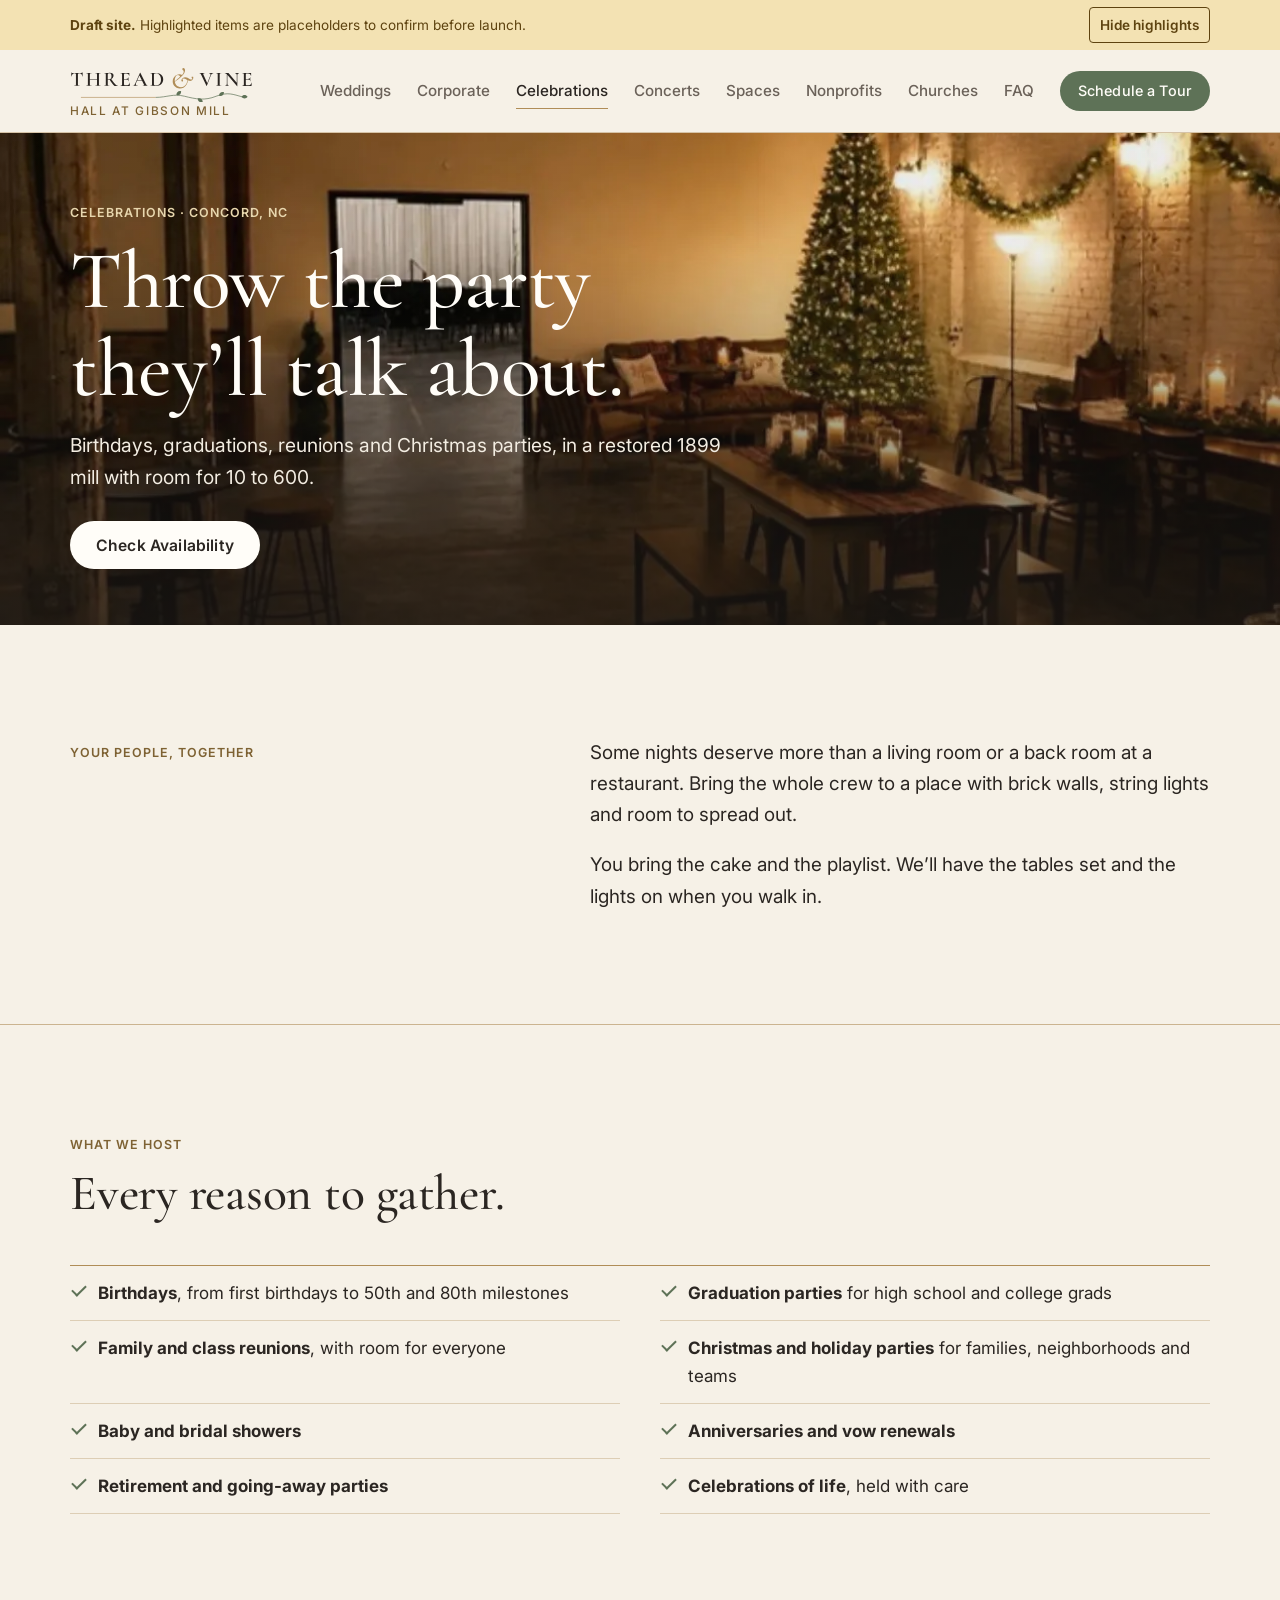
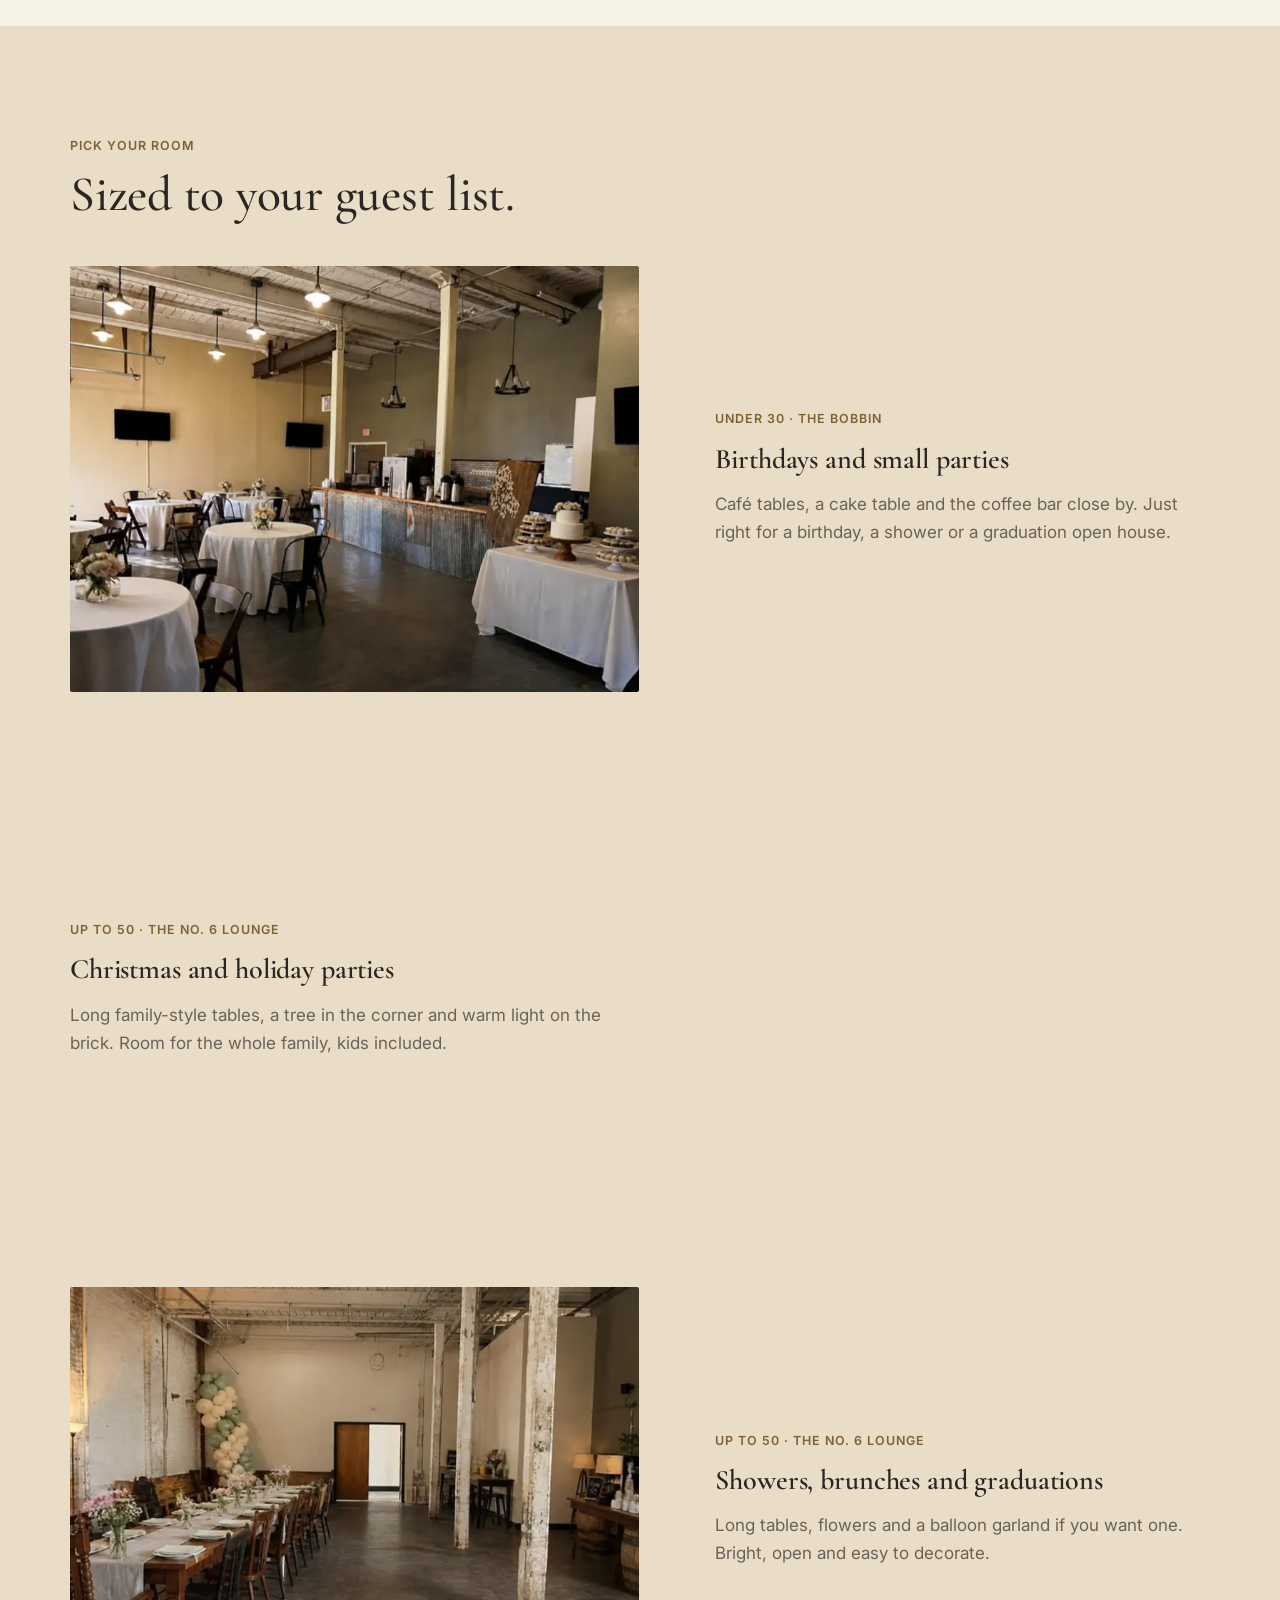
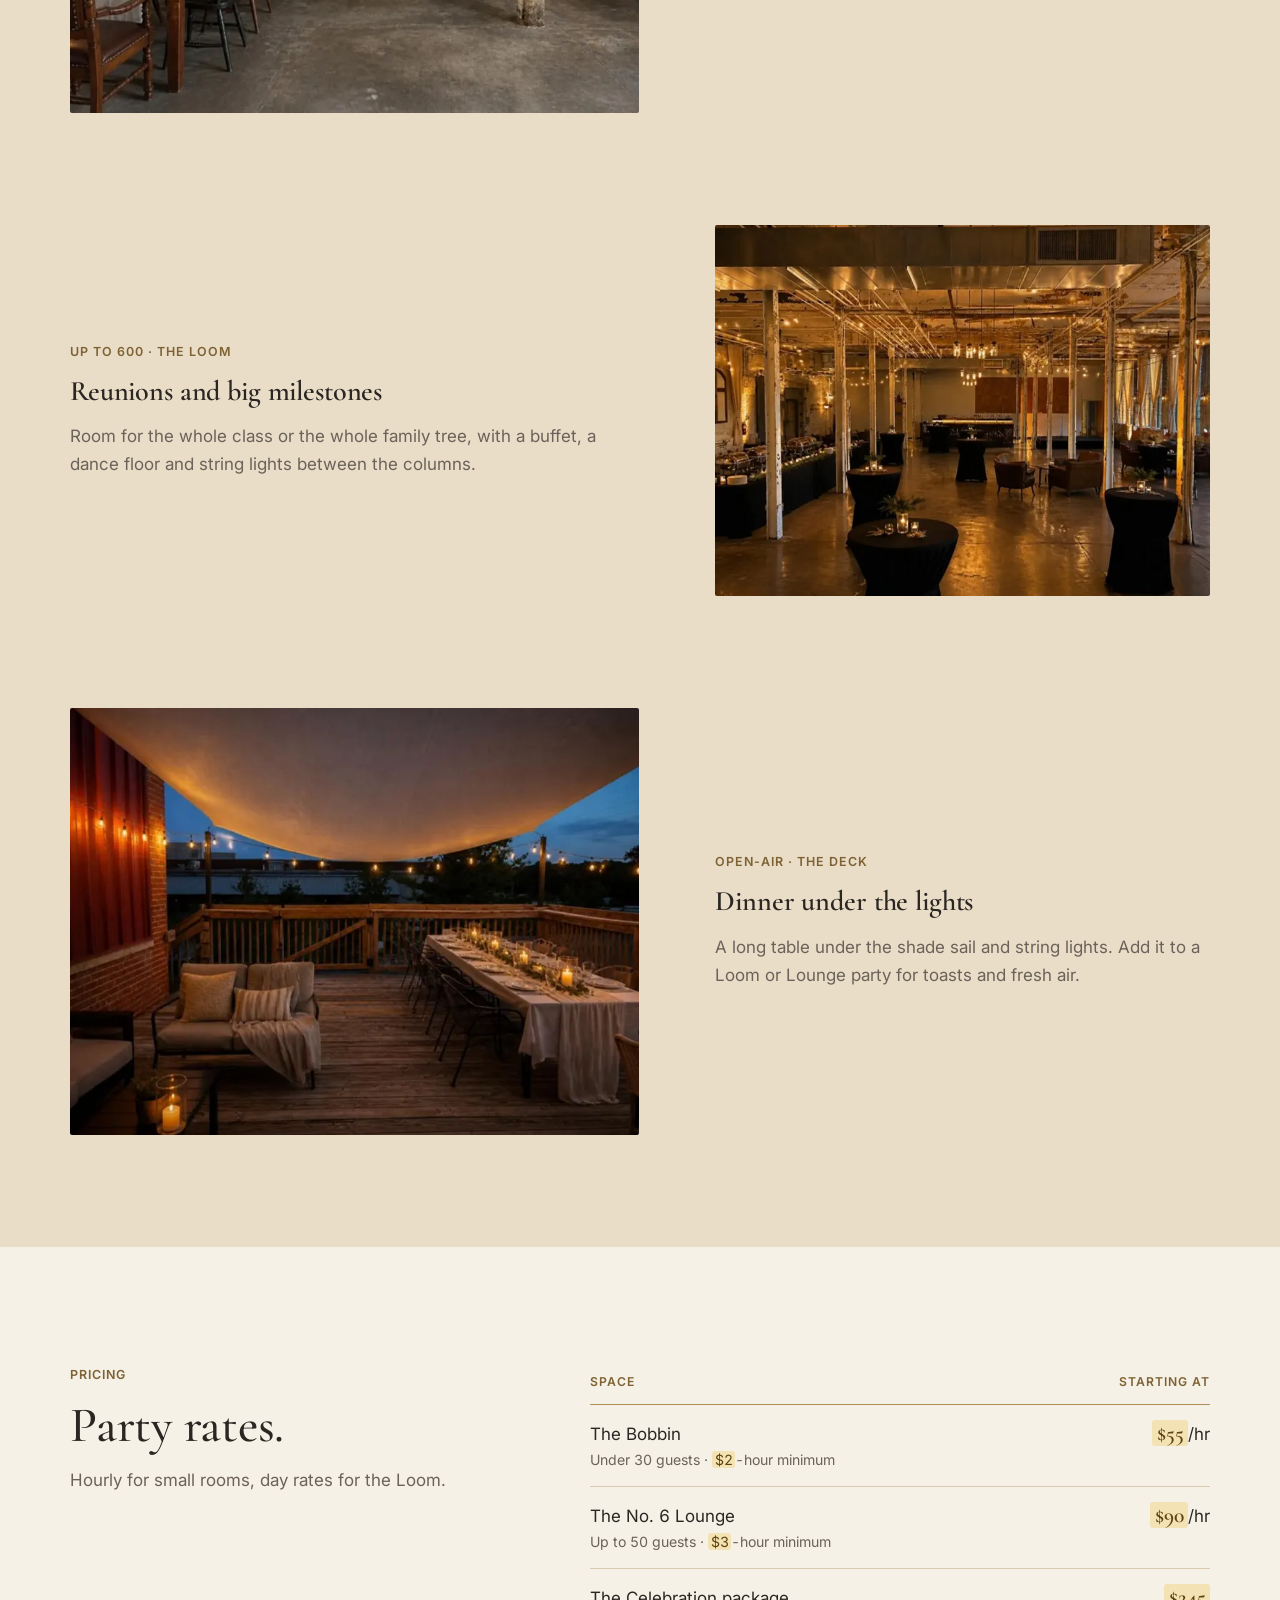
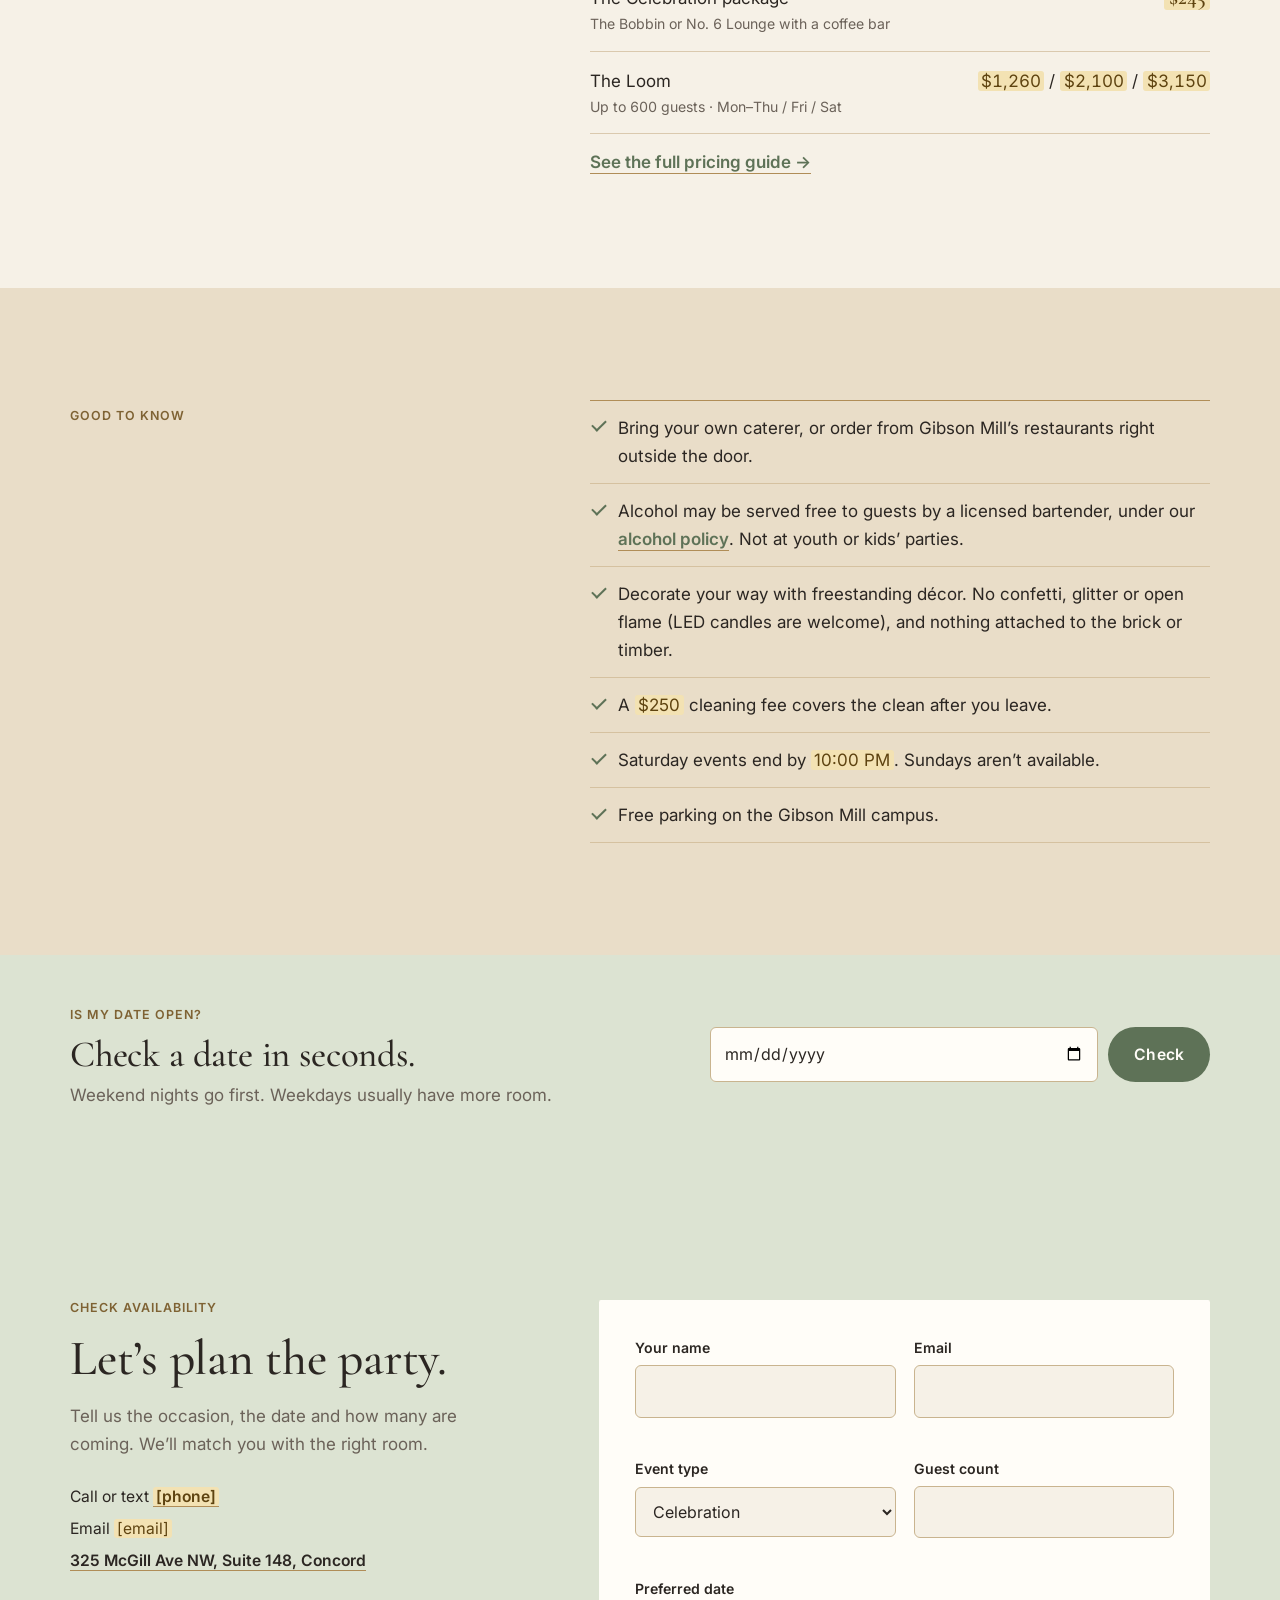
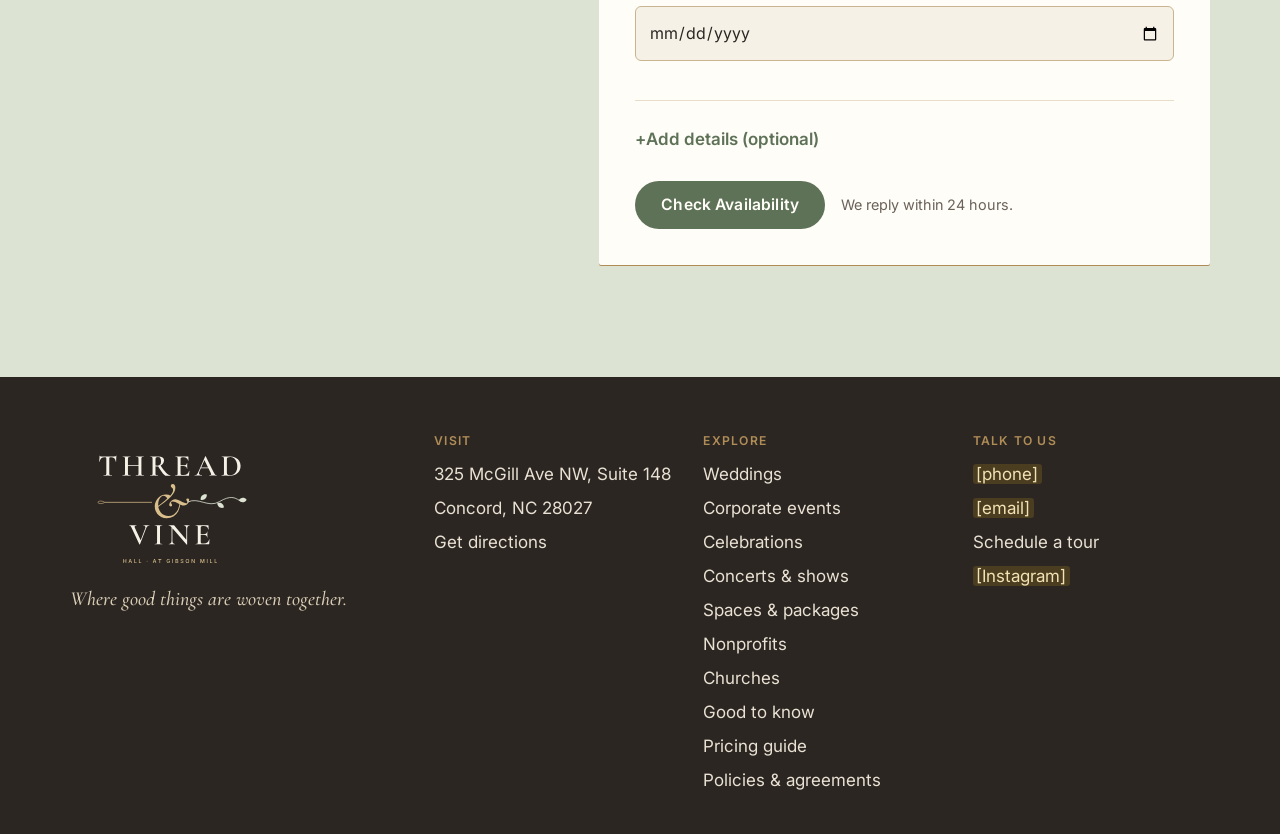
==== celebrations.html @ fb647803 "Launch Thread & Vine Hall website" ====
<!doctype html>
<html lang="en">
<head>
<meta charset="utf-8">
<meta name="viewport" content="width=device-width, initial-scale=1, viewport-fit=cover">
<title>Party Venue in Concord, NC | Thread &amp; Vine Hall at Gibson Mill</title>
<meta name="description" content="Birthday, graduation, reunion, shower and Christmas party venue in a restored 1899 mill in Concord, NC. Rooms for 10 to 600 guests.">
<meta name="claude:viewport-fit-sides" content="cover">
<link rel="canonical" href="https://threadandvinehall.com/celebrations.html">
<meta name="theme-color" content="#4A5C45">
<meta property="og:type" content="website">
<meta property="og:site_name" content="Thread &amp; Vine Hall at Gibson Mill">
<meta property="og:url" content="https://threadandvinehall.com/celebrations.html">
<meta property="og:title" content="Party Venue in Concord, NC | Thread &amp; Vine Hall at Gibson Mill">
<meta property="og:description" content="Birthday, graduation, reunion, shower and Christmas party venue in a restored 1899 mill in Concord, NC. Rooms for 10 to 600 guests.">
<meta property="og:image" content="https://threadandvinehall.com/img/og-image.jpg">
<meta property="og:image:width" content="1200">
<meta property="og:image:height" content="630">
<meta property="og:image:alt" content="The Loom at Thread &amp; Vine Hall set for a wedding reception beneath gold-curtained mill windows">
<meta name="twitter:card" content="summary_large_image">
<link rel="preconnect" href="https://fonts.googleapis.com">
<link rel="preconnect" href="https://fonts.gstatic.com" crossorigin>
<link rel="stylesheet" href="https://fonts.googleapis.com/css2?family=Cormorant+Garamond:ital,wght@0,500;0,600;1,500&family=Inter:wght@400;500;600&display=swap">
<link rel="stylesheet" href="styles.css">
<link rel="icon" href="brand/thread-vine-icon.svg" type="image/svg+xml">
<link rel="apple-touch-icon" href="brand/apple-touch-icon.png">
<!-- Analytics: paste the Plausible or GA4 snippet here. Tour clicks and inquiries are already tracked as events. -->

</head>
<body>
<a class="skip" href="#main">Skip to content</a>
<div class="draft"><div class="wrap"><span><strong>Draft site.</strong> Highlighted items are placeholders to confirm before launch.</span><button type="button" id="hidePh">Hide highlights</button></div></div>
<header class="site-head"><div class="wrap">
  <a class="mark logo" href="./"><img src="brand/thread-vine-header.svg" alt="Thread &amp; Vine Hall at Gibson Mill, home" width="636" height="132"><small>Hall at Gibson Mill</small></a>
  <nav class="nav" aria-label="Main"><a href="weddings.html">Weddings</a><a href="corporate.html">Corporate</a><a href="celebrations.html" aria-current="page">Celebrations</a><a href="concerts.html">Concerts</a><a href="spaces.html">Spaces</a><a href="nonprofits.html">Nonprofits</a><a href="churches.html">Churches</a><a href="faq.html">FAQ</a><a class="btn sm" href="plan.html" data-tour>Schedule a Tour</a></nav>
  <details class="menu"><summary aria-label="Menu">Menu</summary><nav class="panel" aria-label="Mobile"><a href="weddings.html">Weddings</a><a href="corporate.html">Corporate</a><a href="celebrations.html">Celebrations</a><a href="concerts.html">Concerts</a><a href="spaces.html">Spaces</a><a href="nonprofits.html">Nonprofits</a><a href="churches.html">Churches</a><a href="faq.html">FAQ</a><a href="pricing.html">Pricing</a><a href="policies.html">Policies &amp; agreements</a><a href="plan.html">Plan Your Event</a></nav></details>
</div></header>
<main id="main">
<section class="hero short" style="padding:0">
  <img src="img/s-lounge-christmas.webp" srcset="img/s-lounge-christmas-800.webp 800w, img/s-lounge-christmas.webp 1600w" sizes="100vw" alt="The No. 6 Lounge set for a family Christmas party with a lit tree, garland and long tables" width="1600" height="1200">
  <div class="wrap"><span class="label">Celebrations · Concord, NC</span><h1>Throw the party they’ll talk about.</h1><p class="sub">Birthdays, graduations, reunions and Christmas parties, in a restored 1899 mill with room for 10 to 600.</p><div class="ctas"><a class="btn light" href="#inquire">Check Availability</a></div></div>
</section>
<section><div class="wrap intro">
  <div><span class="label">Your people, together</span></div>
  <div class="prose" style="font-size:1.18rem"><p>Some nights deserve more than a living room or a back room at a restaurant. Bring the whole crew to a place with brick walls, string lights and room to spread out.</p>
  <p>You bring the cake and the playlist. We’ll have the tables set and the lights on when you walk in.</p></div>
</div></section>
<hr class="rule">
<section><div class="wrap">
  <div class="head"><span class="label">What we host</span><h2>Every reason to gather.</h2></div>
  <ul class="ticks">
    <li><b>Birthdays</b>, from first birthdays to 50th and 80th milestones</li>
    <li><b>Graduation parties</b> for high school and college grads</li>
    <li><b>Family and class reunions</b>, with room for everyone</li>
    <li><b>Christmas and holiday parties</b> for families, neighborhoods and teams</li>
    <li><b>Baby and bridal showers</b></li>
    <li><b>Anniversaries and vow renewals</b></li>
    <li><b>Retirement and going-away parties</b></li>
    <li><b>Celebrations of life</b>, held with care</li>
  </ul>
</div></section>
<section class="tan"><div class="wrap">
  <div class="head"><span class="label">Pick your room</span><h2>Sized to your guest list.</h2></div>
  <div class="feature">
    <div class="media"><img src="img/s-bobbin-birthday.webp" srcset="img/s-bobbin-birthday-800.webp 800w, img/s-bobbin-birthday.webp 1600w" sizes="(max-width: 820px) 100vw, 55vw" alt="The Bobbin set for a birthday party with linen tables, flowers and a cake table" width="1600" height="1200" loading="lazy" decoding="async"></div>
    <div class="body"><span class="label">Under 30 · The Bobbin</span><h3>Birthdays and small parties</h3><p>Café tables, a cake table and the coffee bar close by. Just right for a birthday, a shower or a graduation open house.</p></div>
  </div>
  <div class="feature flip">
    <div class="media"><img src="img/s-lounge-christmas.webp" srcset="img/s-lounge-christmas-800.webp 800w, img/s-lounge-christmas.webp 1600w" sizes="(max-width: 820px) 100vw, 55vw" alt="The No. 6 Lounge set for a Christmas party with a decorated tree and family-style tables" width="1600" height="1200" loading="lazy" decoding="async"></div>
    <div class="body"><span class="label">Up to 50 · The No. 6 Lounge</span><h3>Christmas and holiday parties</h3><p>Long family-style tables, a tree in the corner and warm light on the brick. Room for the whole family, kids included.</p></div>
  </div>
  <div class="feature">
    <div class="media"><img src="img/s-lounge-shower.webp" srcset="img/s-lounge-shower-800.webp 800w, img/s-lounge-shower.webp 1600w" sizes="(max-width: 820px) 100vw, 55vw" alt="The No. 6 Lounge set for a shower brunch with long tables, flowers and a balloon garland" width="1600" height="1200" loading="lazy" decoding="async"></div>
    <div class="body"><span class="label">Up to 50 · The No. 6 Lounge</span><h3>Showers, brunches and graduations</h3><p>Long tables, flowers and a balloon garland if you want one. Bright, open and easy to decorate.</p></div>
  </div>
  <div class="feature flip">
    <div class="media"><img src="img/s-loom-holiday.webp" srcset="img/s-loom-holiday-800.webp 800w, img/s-loom-holiday.webp 1600w" sizes="(max-width: 820px) 100vw, 55vw" alt="The Loom set for an evening party with cocktail tables, a buffet and string lights" width="1600" height="1200" loading="lazy" decoding="async"></div>
    <div class="body"><span class="label">Up to 600 · The Loom</span><h3>Reunions and big milestones</h3><p>Room for the whole class or the whole family tree, with a buffet, a dance floor and string lights between the columns.</p></div>
  </div>
  <div class="feature">
    <div class="media"><img src="img/s-deck-dusk.webp" srcset="img/s-deck-dusk-800.webp 800w, img/s-deck-dusk.webp 1600w" sizes="(max-width: 820px) 100vw, 55vw" alt="The deck at dusk with a long candlelit table under string lights" width="1600" height="1200" loading="lazy" decoding="async"></div>
    <div class="body"><span class="label">Open-air · The Deck</span><h3>Dinner under the lights</h3><p>A long table under the shade sail and string lights. Add it to a Loom or Lounge party for toasts and fresh air.</p></div>
  </div>
</div></section>
<section><div class="wrap intro">
  <div><span class="label">Pricing</span><h2 style="margin-top:12px">Party rates.</h2><p class="muted" style="margin-top:14px">Hourly for small rooms, day rates for the Loom.</p></div>
  <div><div class="tbl"><table>
    <thead><tr><th>Space</th><th class="num">Starting at</th></tr></thead>
    <tbody>
      <tr><td>The Bobbin<small>Under 30 guests · <span data-r="bobbin.minHours">[—]</span>-hour minimum</small></td><td class="num"><strong><span data-r="bobbin.hourly">[—]</span></strong>/hr</td></tr>
      <tr><td>The No. 6 Lounge<small>Up to 50 guests · <span data-r="lounge.minHours">[—]</span>-hour minimum</small></td><td class="num"><strong><span data-r="lounge.hourly">[—]</span></strong>/hr</td></tr>
      <tr><td>The Celebration package<small>The Bobbin or No. 6 Lounge with a coffee bar</small></td><td class="num"><strong><span data-r="packages.celebration">[—]</span></strong></td></tr>
      <tr><td>The Loom<small>Up to 600 guests · Mon–Thu / Fri / Sat</small></td><td class="num"><span data-r="loom.weekday">[—]</span> / <span data-r="loom.friday">[—]</span> / <span data-r="loom.saturday">[—]</span></td></tr>
    </tbody></table></div><p style="margin-top:14px"><a class="textlink" href="pricing.html">See the full pricing guide →</a></p></div>
</div></section>
<section class="tan"><div class="wrap intro">
  <div><span class="label">Good to know</span></div>
  <ul class="ticks one">
    <li>Bring your own caterer, or order from Gibson Mill’s restaurants right outside the door.</li>
    <li>Alcohol may be served free to guests by a licensed bartender, under our <a class="textlink" href="docs/Thread-and-Vine-Hall-Alcohol-Policy.pdf" target="_blank" rel="noopener">alcohol policy</a>. Not at youth or kids’ parties.</li>
    <li>Decorate your way with freestanding décor. No confetti, glitter or open flame (LED candles are welcome), and nothing attached to the brick or timber.</li>
    <li>A <span data-r="addons.cleaning">[—]</span> cleaning fee covers the clean after you leave.</li>
    <li>Saturday events end by <span data-r="times.saturdayEnd">[—]</span>. Sundays aren’t available.</li>
    <li>Free parking on the Gibson Mill campus.</li>
  </ul>
</div></section>
<section class="sage" style="padding-block:44px"><div class="wrap datecheck" data-datecheck>
  <div><span class="label">Is my date open?</span><h2 style="font-size:clamp(1.7rem,3vw,2.3rem);margin-top:8px">Check a date in seconds.</h2><p class="muted" style="margin-top:6px">Weekend nights go first. Weekdays usually have more room.</p></div>
  <div class="dc-form"><label for="dc-date" class="sr">Pick a date</label><input type="date" id="dc-date"><button class="btn" type="button" data-dc-go>Check</button></div>
  <p class="dc-result" aria-live="polite"></p>
</div></section><section class="cta" id="inquire"><div class="wrap cta-grid">
  <div class="aside">
    <span class="label">Check Availability</span>
    <h2>Let’s plan the party.</h2>
    <p>Tell us the occasion, the date and how many are coming. We’ll match you with the right room.</p>
    
    <div class="contact-lines">
      <span>Call or text <a data-tel><span data-r="contact.phone">[phone]</span></a></span>
      <span>Email <span data-r="contact.email">[email]</span></span>
      <span><a data-maps href="#" target="_blank" rel="noopener">325 McGill Ave NW, Suite 148, Concord</a></span>
    </div>
  </div>
  <div data-inquiry="Celebration"><noscript><p>Email us at the address on this page to check availability.</p></noscript></div>
</div></section>
</main>
<footer class="site-foot"><div class="wrap">
  <div><a class="mark logo-foot" href="./"><img src="brand/thread-vine-primary-reversed.svg" alt="Thread &amp; Vine Hall at Gibson Mill" width="600" height="420"></a><p class="tag">Where good things are woven together.</p></div>
  <div><h4>Visit</h4><ul><li>325 McGill Ave NW, Suite 148</li><li>Concord, NC 28027</li><li><a data-maps href="#" target="_blank" rel="noopener">Get directions</a></li></ul></div>
  <div><h4>Explore</h4><ul><li><a href="weddings.html">Weddings</a></li><li><a href="corporate.html">Corporate events</a></li><li><a href="celebrations.html">Celebrations</a></li><li><a href="concerts.html">Concerts &amp; shows</a></li><li><a href="spaces.html">Spaces &amp; packages</a></li><li><a href="nonprofits.html">Nonprofits</a></li><li><a href="churches.html">Churches</a></li><li><a href="faq.html">Good to know</a></li><li><a href="pricing.html">Pricing guide</a></li><li><a href="policies.html">Policies &amp; agreements</a></li></ul></div>
  <div><h4>Talk to us</h4><ul><li><a data-tel><span data-r="contact.phone">[phone]</span></a></li><li><span data-r="contact.email">[email]</span></li><li><a href="plan.html" data-tour>Schedule a tour</a></li><li><a href="#" target="_blank" rel="noopener"><span class="ph">[Instagram]</span></a></li></ul></div>
</div></footer>
<div class="mcta"><a class="btn" href="plan.html" data-tour>Schedule a Tour</a><a class="btn line" data-tel aria-label="Call">Call</a></div>
<script src="rates.js"></script>
<script src="site.js"></script>
</body>
</html>
---- styles.css ----
/* The Kettle Room at Gibson Mill
   Layout: editorial — full-bleed photo heroes, calm alternating image/text bands, gold hairlines instead of boxes.
   Palette (PC, Oct 19): sage green, gold, tan, on cotton cream. One accent per screen. */
:root{
  --cream:#F6F1E7;      /* cotton cream: page background */
  --tan:#E9DDC8;        /* warm tan: alternate bands */
  --tan-deep:#C9B48F;   /* tan: borders, quiet fills */
  --sage:#5E7257;       /* sage green: buttons, key words */
  --sage-deep:#4A5C45;  /* sage hover */
  --sage-soft:#DCE3D2;  /* sage wash band */
  --gold:#B08D57;       /* aged gold: hairlines, small details */
  --gold-text:#7E6233;  /* gold dark enough for small text */
  --ink:#2B2622;        /* mill charcoal */
  --muted:#6B6259;      /* timber gray */
  --white:#FFFDF8;
  --ph:#F3E2B3; --ph-ink:#5E4310;
  --serif:"Cormorant Garamond", "Iowan Old Style", Georgia, serif;
  --sans:"Inter", "Helvetica Neue", Arial, sans-serif;
  --wrap:1180px;
  --gutter:max(20px, env(safe-area-inset-left, 0px));
  --gutter-r:max(20px, env(safe-area-inset-right, 0px));
  color-scheme:light;
}
*{box-sizing:border-box}
html{-webkit-text-size-adjust:100%}
body{margin:0; background:var(--cream); color:var(--ink); font:400 1.0625rem/1.65 var(--sans)}
img{display:block; max-width:100%; height:auto}
a{color:inherit}
p{margin:0}
h1,h2,h3{font-family:var(--serif); font-weight:500; line-height:1.08; margin:0; text-wrap:balance; letter-spacing:-.005em}
h1{font-size:clamp(2.7rem, 6.4vw, 5.2rem)}
h2{font-size:clamp(2rem, 4vw, 3.1rem)}
h3{font-size:clamp(1.45rem, 2.2vw, 1.8rem); font-weight:600}
em.w{font-style:italic; color:var(--sage)}
:focus-visible{outline:2px solid var(--sage); outline-offset:3px}
[hidden]{display:none!important}
.wrap{max-width:var(--wrap); margin:0 auto; padding-left:var(--gutter); padding-right:var(--gutter-r)}
.narrow{max-width:46rem}
.label{display:inline-block; font:600 .78rem/1.3 var(--sans); letter-spacing:.08em; text-transform:uppercase; color:var(--gold-text)}
.lede{font-size:1.2rem; color:var(--muted); max-width:38em}
.prose p+p{margin-top:1em}
.prose{max-width:38em}
.muted{color:var(--muted)}
.ph{background:var(--ph); color:var(--ph-ink); border-radius:3px; padding:0 .2em; box-decoration-break:clone; -webkit-box-decoration-break:clone}
body.clean .ph{background:none; color:inherit; padding:0}
.skip{position:absolute; left:-999px; top:8px; background:var(--ink); color:var(--white); padding:8px 14px; z-index:50}
.skip:focus{left:12px}

/* draft bar */
.draft{background:var(--ph); color:var(--ph-ink); font-size:.85rem}
.draft .wrap{display:flex; gap:12px; align-items:center; justify-content:space-between; flex-wrap:wrap; padding-block:7px}
.draft button{font:inherit; font-weight:600; background:none; color:inherit; border:1px solid currentColor; border-radius:4px; padding:2px 10px; cursor:pointer}

/* header */
.site-head{position:sticky; top:env(safe-area-inset-top, 0px); z-index:20; background:color-mix(in srgb, var(--cream) 94%, transparent); backdrop-filter:saturate(1.2) blur(8px); border-bottom:1px solid color-mix(in srgb, var(--gold) 45%, transparent)}
body::before{content:""; position:fixed; inset:0 0 auto; height:env(safe-area-inset-top, 0px); background:var(--cream); z-index:21}
.site-head .wrap{display:flex; align-items:center; justify-content:space-between; gap:20px; padding-block:14px}
.mark{text-decoration:none; display:grid; line-height:1}
.mark b{font:600 1.55rem/1 var(--serif); letter-spacing:.005em}
.mark small{font:500 .7rem/1 var(--sans); letter-spacing:.14em; text-transform:uppercase; color:var(--gold-text); margin-top:5px}
.nav{display:flex; align-items:center; gap:26px}
.nav a{text-decoration:none; font-size:.95rem; font-weight:500; color:var(--muted); padding-block:6px}
.nav a:hover{color:var(--ink)}
.nav a[aria-current="page"]{color:var(--ink); box-shadow:inset 0 -1px 0 var(--gold)}
.menu{display:none}
.menu summary{list-style:none; cursor:pointer; font-weight:600; font-size:.95rem; padding:8px 14px; border:1px solid var(--tan-deep); border-radius:999px}
.menu summary::-webkit-details-marker{display:none}
.menu[open] summary{background:var(--tan)}
.menu .panel{position:absolute; left:0; right:0; top:100%; background:var(--cream); border-bottom:1px solid var(--gold); padding:8px var(--gutter-r) 20px var(--gutter); display:grid}
.menu .panel a{text-decoration:none; padding:12px 0; border-bottom:1px solid var(--tan); font:500 1.35rem var(--serif)}

/* buttons */
.btn{display:inline-flex; align-items:center; justify-content:center; gap:10px; min-height:48px; padding:12px 26px; border-radius:999px; background:var(--sage); color:var(--white)!important; text-decoration:none!important; font:600 .98rem var(--sans); letter-spacing:.01em; border:0; cursor:pointer; transition:background .2s}
.btn:hover{background:var(--sage-deep)}
.btn.line{background:transparent; color:var(--ink)!important; box-shadow:inset 0 0 0 1px var(--ink)}
.btn.line:hover{background:var(--tan)}
.btn.light{background:var(--white); color:var(--ink)!important}
.btn.light:hover{background:var(--tan)}
.btn.sm{min-height:40px; padding:8px 18px; font-size:.9rem}
.textlink{font-weight:600; color:var(--sage); text-decoration:none; border-bottom:1px solid var(--gold); padding-bottom:1px}
.textlink:hover{color:var(--sage-deep)}

/* hero */
.hero{position:relative; min-height:clamp(440px, 72vh, 720px); display:flex; align-items:flex-end; color:var(--white); overflow:hidden; background:var(--ink)}
.hero img{position:absolute; inset:0; width:100%; height:100%; object-fit:cover}
.hero::after{content:""; position:absolute; inset:0; background:linear-gradient(180deg, rgba(30,26,22,.08) 25%, rgba(30,26,22,.72) 100%)}
.hero .wrap{position:relative; z-index:1; width:100%; padding-block:64px 56px}
.hero .label{color:#E8D7AE}
.hero h1{margin-top:12px; max-width:15ch}
.hero p.sub{margin-top:16px; font-size:1.2rem; max-width:34em; color:#F3EDE2}
.hero .ctas{display:flex; gap:12px; flex-wrap:wrap; margin-top:28px}
.hero.short{min-height:clamp(340px, 52vh, 520px)}
.credit{position:absolute; right:12px; bottom:10px; z-index:1; font-size:.72rem; color:#E9E2D4; opacity:.85}

/* sections */
section{padding-block:clamp(64px, 9vw, 112px)}
section.tan{background:var(--tan)}
section.sage{background:var(--sage-soft)}
.rule{height:1px; background:var(--gold); opacity:.6; border:0; margin:0}
.head{display:grid; gap:14px; margin-bottom:44px; max-width:44rem}
.intro{display:grid; grid-template-columns:minmax(0,1fr) minmax(0,1.4fr); gap:clamp(32px,6vw,96px); align-items:start}
.intro .prose{font-size:1.18rem}

/* alternating feature */
.feature{display:grid; grid-template-columns:minmax(0,1.15fr) minmax(0,1fr); gap:clamp(32px,6vw,88px); align-items:center}
.feature+.feature{margin-top:clamp(64px,9vw,112px)}
.feature.flip .media{order:2}
.feature .media{aspect-ratio:4/3; overflow:hidden; border-radius:2px; background:var(--tan)}
.feature .media img{width:100%; height:100%; object-fit:cover}
.feature .body{display:grid; gap:16px; align-content:start}
.feature .body p{color:var(--muted)}
.slot{width:100%; height:100%; display:flex; flex-direction:column; justify-content:flex-end; gap:4px; padding:22px; border:1px dashed var(--tan-deep); color:var(--muted); font-size:.9rem; background:repeating-linear-gradient(135deg, var(--tan) 0 14px, color-mix(in srgb, var(--tan) 70%, var(--cream)) 14px 28px)}
.slot b{color:var(--ink); font-weight:600}

/* spec list */
.spec{display:grid; grid-template-columns:auto minmax(0,1fr); gap:0 24px; margin:6px 0 0; border-top:1px solid var(--gold)}
.spec dt,.spec dd{padding:11px 0; border-bottom:1px solid color-mix(in srgb, var(--gold) 35%, transparent); margin:0}
.spec dt{font:600 .78rem/1.8 var(--sans); letter-spacing:.08em; text-transform:uppercase; color:var(--gold-text)}
.spec dd{font-variant-numeric:tabular-nums}

/* tiles */
.tiles{display:grid; grid-template-columns:repeat(4,minmax(0,1fr)); gap:20px}
.tile{text-decoration:none; display:grid; gap:14px}
.tile .media{aspect-ratio:3/4; overflow:hidden; background:var(--tan)}
.tile img{width:100%; height:100%; object-fit:cover; transition:transform .6s ease}
.tile:hover img{transform:scale(1.03)}
.tile h3{font-size:1.6rem}
.tile span{color:var(--muted); font-size:.95rem}
.tile .go{color:var(--sage); font-weight:600; font-size:.92rem}

/* rooms index */
.rooms{border-top:1px solid var(--gold)}
.room-row{display:grid; grid-template-columns:minmax(0,1.3fr) 7rem minmax(0,2fr) auto; gap:24px; align-items:baseline; padding:22px 0; border-bottom:1px solid color-mix(in srgb, var(--gold) 40%, transparent); text-decoration:none}
.room-row h3{font-size:1.65rem}
.room-row .cap{font-variant-numeric:tabular-nums; color:var(--sage); font-weight:600}
.room-row .for{color:var(--muted)}
.room-row .go{color:var(--gold-text); font-weight:600; font-size:.9rem; white-space:nowrap}
.room-row:hover h3{color:var(--sage)}
.badge{display:inline-block; font:600 .72rem/1 var(--sans); letter-spacing:.06em; text-transform:uppercase; color:var(--sage-deep); background:var(--sage-soft); padding:5px 8px; border-radius:999px; vertical-align:middle; margin-left:8px}

/* lists */
.ticks{list-style:none; padding:0; margin:0; display:grid; grid-template-columns:repeat(2,minmax(0,1fr)); gap:0 40px; border-top:1px solid var(--gold)}
.ticks li{padding:13px 0 13px 28px; border-bottom:1px solid color-mix(in srgb, var(--gold) 35%, transparent); position:relative}
.ticks li::before{content:""; position:absolute; left:2px; top:1.15em; width:12px; height:6px; border-left:2px solid var(--sage); border-bottom:2px solid var(--sage); transform:rotate(-45deg)}
.ticks.one{grid-template-columns:minmax(0,1fr)}
.steps{display:grid; grid-template-columns:repeat(3,minmax(0,1fr)); gap:32px; counter-reset:s}
.steps li{list-style:none; counter-increment:s; border-top:1px solid var(--gold); padding-top:18px}
.steps{padding:0; margin:0}
.steps li::before{content:counter(s); display:block; font:500 2.4rem/1 var(--serif); color:var(--sage); margin-bottom:10px}
.steps p{color:var(--muted); margin-top:6px}

/* tables */
.tbl{overflow-x:auto}
table{width:100%; border-collapse:collapse; font-variant-numeric:tabular-nums}
th,td{text-align:left; padding:15px 16px 15px 0; border-bottom:1px solid color-mix(in srgb, var(--gold) 40%, transparent); vertical-align:top}
thead th{font:600 .76rem var(--sans); letter-spacing:.08em; text-transform:uppercase; color:var(--gold-text); border-bottom:1px solid var(--gold)}
td.num,th.num{text-align:right; padding-right:0; white-space:nowrap}
td strong{font:600 1.35rem var(--serif)}
td small{display:block; color:var(--muted); font-size:.88rem}
td.save{color:var(--sage); font-weight:600}

/* packages */
.packs{display:grid; grid-template-columns:repeat(3,minmax(0,1fr)); gap:0; border-top:1px solid var(--gold); border-bottom:1px solid var(--gold)}
.pack{padding:28px 28px 30px 0; display:grid; gap:10px; align-content:start}
.pack+.pack{padding-left:28px; border-left:1px solid color-mix(in srgb, var(--gold) 40%, transparent)}
.pack p{color:var(--muted)}
.pack .price{font:600 1.3rem var(--serif); color:var(--ink)}

/* quote */
.quote{font:italic 500 clamp(1.7rem, 3.4vw, 2.6rem)/1.25 var(--serif); max-width:28ch; text-wrap:balance}

/* glossary */
.gloss{display:grid; grid-template-columns:repeat(5,minmax(0,1fr)); gap:24px; margin-top:44px}
.gloss div{border-top:1px solid var(--gold); padding-top:14px}
.gloss b{display:block; font:600 1.3rem var(--serif)}
.gloss span{color:var(--muted); font-size:.92rem}

/* facts strip */
.facts{display:grid; grid-template-columns:repeat(4,minmax(0,1fr)); gap:24px}
.facts div{border-top:1px solid var(--gold); padding-top:14px}
.facts b{display:block; font:600 1.4rem var(--serif)}
.facts span{color:var(--muted); font-size:.95rem}

/* faq */
.faq{border-top:1px solid var(--gold)}
.faq details{border-bottom:1px solid color-mix(in srgb, var(--gold) 40%, transparent)}
.faq summary{cursor:pointer; list-style:none; display:flex; justify-content:space-between; gap:24px; padding:20px 0; font:600 1.35rem var(--serif)}
.faq summary::-webkit-details-marker{display:none}
.faq summary::after{content:"+"; font:300 1.6rem/1 var(--sans); color:var(--gold-text)}
.faq details[open] summary::after{content:"–"}
.faq details p{color:var(--muted); padding:0 0 22px; max-width:44em}

/* CTA + form */
.cta{background:var(--sage-soft)}
.cta-grid{display:grid; grid-template-columns:minmax(0,1fr) minmax(0,1.35fr); gap:clamp(32px,6vw,88px); align-items:start}
.cta-grid .aside{display:grid; gap:16px; position:sticky; top:110px}
.cta-grid .aside p{color:var(--muted)}
.contact-lines{display:grid; gap:6px; margin-top:10px; font-size:.98rem}
.contact-lines a{font-weight:600; text-decoration:none; border-bottom:1px solid var(--gold)}
form.inq{display:grid; grid-template-columns:repeat(2,minmax(0,1fr)); gap:18px 18px; background:var(--white); padding:clamp(22px,3.5vw,36px); border-radius:2px; box-shadow:0 1px 0 var(--gold)}
.f{display:grid; gap:6px; min-width:0}
.f.full{grid-column:1/-1}
.f label,.f legend{font-weight:600; font-size:.88rem}
.f .opt{font-weight:400; color:var(--muted)}
input,select,textarea{font:inherit; font-size:1rem; color:var(--ink); background:var(--cream); border:1px solid var(--tan-deep); border-radius:6px; padding:12px 13px; width:100%; min-height:48px}
input:focus,select:focus,textarea:focus{outline:none; border-color:var(--sage); box-shadow:0 0 0 3px color-mix(in srgb, var(--sage) 22%, transparent)}
textarea{min-height:110px; resize:vertical}
fieldset{border:0; padding:0; margin:0; min-width:0}
.checks{display:flex; flex-wrap:wrap; gap:8px; margin-top:4px}
.checks label{display:inline-flex; align-items:center; gap:8px; font-weight:500; font-size:.92rem; padding:8px 12px; border:1px solid var(--tan-deep); border-radius:999px; cursor:pointer; background:var(--cream)}
.checks input{width:auto; min-height:0; accent-color:var(--sage)}
.checks label:has(input:checked){border-color:var(--sage); background:var(--sage-soft)}
.more{grid-column:1/-1; border-top:1px solid var(--tan); padding-top:14px}
.more>summary{cursor:pointer; font-weight:600; color:var(--sage); list-style:none}
.more>summary::-webkit-details-marker{display:none}
.more>summary::before{content:"+ "}
.more[open]>summary::before{content:"– "}
.more .grid{display:grid; grid-template-columns:repeat(2,minmax(0,1fr)); gap:18px; margin-top:16px}
.err{color:#9C3B23; font-size:.85rem; min-height:1.1em}
.form-foot{grid-column:1/-1; display:flex; flex-wrap:wrap; gap:16px; align-items:center}
.form-foot p{color:var(--muted); font-size:.9rem}
.thanks{background:var(--white); padding:clamp(24px,4vw,40px); display:grid; gap:12px; box-shadow:0 1px 0 var(--gold)}
.thanks h3{font-size:2rem}
.thanks .note{font-size:.88rem; color:var(--muted); border-top:1px solid var(--tan); padding-top:12px}

/* footer */
.site-foot{background:var(--ink); color:#E9E1D3; padding-block:56px calc(40px + env(safe-area-inset-bottom, 0px))}
.site-foot .wrap{display:grid; grid-template-columns:1.4fr 1fr 1fr 1fr; gap:32px}
.site-foot .mark small{color:var(--gold)}
.site-foot h4{font:600 .76rem var(--sans); letter-spacing:.1em; text-transform:uppercase; color:var(--gold); margin:0 0 12px}
.site-foot a{color:#E9E1D3; text-decoration:none}
.site-foot a:hover{color:var(--white); text-decoration:underline}
.site-foot ul{list-style:none; padding:0; margin:0; display:grid; gap:6px}
.site-foot .tag{font:italic 500 1.25rem var(--serif); color:#D9CDB6; margin-top:14px}
.site-foot .ph{background:#4B3D20; color:#F3E2B3}

/* sticky mobile CTA */
.mcta{display:none}

@media (max-width:980px){
  .nav{display:none}
  .menu{display:block}
  .site-head .wrap{position:relative}
  .tiles{grid-template-columns:repeat(2,minmax(0,1fr))}
  .gloss{grid-template-columns:repeat(2,minmax(0,1fr))}
  .site-foot .wrap{grid-template-columns:1fr 1fr}
}
@media (max-width:820px){
  .intro,.feature,.cta-grid{grid-template-columns:minmax(0,1fr)}
  .feature.flip .media{order:0}
  .cta-grid .aside{position:static}
  .room-row{grid-template-columns:minmax(0,1fr) auto; gap:6px 16px}
  .room-row .for{grid-column:1/-1}
  .room-row .go{display:none}
  .packs{grid-template-columns:minmax(0,1fr)}
  .pack,.pack+.pack{padding:24px 0; border-left:0}
  .pack+.pack{border-top:1px solid color-mix(in srgb, var(--gold) 40%, transparent)}
  .steps{grid-template-columns:minmax(0,1fr)}
  .facts{grid-template-columns:repeat(2,minmax(0,1fr))}
  .mcta{display:flex; position:fixed; left:0; right:0; bottom:0; z-index:30; gap:10px; padding:10px var(--gutter-r) calc(10px + env(safe-area-inset-bottom, 0px)) var(--gutter); background:var(--cream); border-top:1px solid var(--gold)}
  .mcta .btn{flex:1}
  .mcta .btn.line{flex:0 0 auto; padding-inline:18px}
  body{padding-bottom:76px}
}
@media (max-width:600px){
  body{font-size:1.0625rem}
  .tiles{grid-template-columns:minmax(0,1fr)}
  .tile .media{aspect-ratio:4/3}
  .ticks{grid-template-columns:minmax(0,1fr)}
  form.inq,.more .grid{grid-template-columns:minmax(0,1fr)}
  .site-foot .wrap{grid-template-columns:minmax(0,1fr)}
  .hero .wrap{padding-block:48px 40px}
}
@media (prefers-reduced-motion:reduce){ *{transition:none!important; scroll-behavior:auto!important} }
@media (prefers-reduced-motion:no-preference){ html{scroll-behavior:smooth} }

/* concept-rendering tag on staged images */
.media{position:relative}
.render-tag{position:absolute; left:10px; bottom:10px; font:500 .72rem/1 var(--sans); letter-spacing:.04em; color:#F6F1E7; background:rgba(43,38,34,.68); padding:5px 8px; border-radius:999px; pointer-events:none}
.tile .render-tag{bottom:10px}
.credit{background:rgba(43,38,34,.55); padding:4px 9px; border-radius:999px; opacity:1}

/* home hero: full-impact version */
.hero.big{min-height:clamp(560px, 92vh, 900px); align-items:center}
.hero.big::after{background:
  linear-gradient(90deg, rgba(26,22,18,.78) 0%, rgba(26,22,18,.50) 38%, rgba(26,22,18,.08) 70%),
  linear-gradient(180deg, rgba(26,22,18,.25) 0%, rgba(26,22,18,0) 30%, rgba(26,22,18,.45) 100%)}
.hero.big img{object-position:60% 50%; animation:heroDrift 18s ease-out both}
.hero.big .wrap{padding-block:96px 88px}
.hero.big h1{font-size:clamp(3.2rem, 8.2vw, 7rem); line-height:.98; max-width:11ch; letter-spacing:-.015em}
.hero.big h1 em{font-style:italic; color:#E8D7AE}
.hero.big p.sub{font-size:clamp(1.15rem, 1.6vw, 1.4rem); max-width:30em}
.hero.big .label{font-size:.82rem; letter-spacing:.14em}
.hero.big .label::before{content:""; display:inline-block; width:36px; height:1px; background:#E8D7AE; vertical-align:middle; margin-right:12px}
@keyframes heroDrift{from{transform:scale(1.06)} to{transform:scale(1)}}
@media (prefers-reduced-motion:reduce){ .hero.big img{animation:none} }
@media (max-width:600px){
  .hero.big{min-height:clamp(520px, 86vh, 760px); align-items:flex-end}
  .hero.big::after{background:linear-gradient(180deg, rgba(26,22,18,.15) 0%, rgba(26,22,18,.35) 40%, rgba(26,22,18,.82) 100%)}
  .hero.big img{object-position:40% 50%}
  .hero.big .wrap{padding-block:56px 44px}
}
.tiles.five{grid-template-columns:repeat(5,minmax(0,1fr)); gap:18px}
.tiles.five .tile h3{font-size:1.45rem}
@media (max-width:1100px){ .tiles.five{grid-template-columns:repeat(3,minmax(0,1fr))} }
@media (max-width:700px){ .tiles.five{grid-template-columns:repeat(2,minmax(0,1fr))} }
@media (max-width:480px){ .tiles.five{grid-template-columns:minmax(0,1fr)} }

/* date checker */
.sr{position:absolute; width:1px; height:1px; overflow:hidden; clip:rect(0 0 0 0); white-space:nowrap}
.datecheck{display:grid; grid-template-columns:minmax(0,1.2fr) minmax(0,1fr); gap:12px 40px; align-items:center}
.dc-form{display:flex; gap:10px}
.dc-form input{flex:1; min-width:0; background:var(--white)}
.dc-result{grid-column:1/-1; min-height:1.4em; font-size:1.02rem; margin:0}
.dc-result.yes{color:var(--sage-deep)}
.dc-result.no{color:#8A3A22}
.dc-result.warn{color:var(--gold-text)}
.dc-result a{font-weight:600; color:var(--sage-deep); border-bottom:1px solid var(--gold); text-decoration:none; margin-left:4px}
.dc-small{display:block; font-size:.86rem; color:var(--muted); margin-top:4px}
@media (max-width:820px){ .datecheck{grid-template-columns:minmax(0,1fr)} }

/* floor plan */
.plan-wrap{display:grid; grid-template-columns:minmax(0,1fr) minmax(0,2fr); gap:40px; align-items:center; margin-top:56px}
.plan-copy{display:grid; gap:10px}
.plan{background:var(--white); padding:16px; border:1px solid color-mix(in srgb, var(--gold) 45%, transparent); overflow-x:auto}
.plan svg{display:block; width:100%; min-width:520px; height:auto}
.cap-table td.num,.cap-table th.num{text-align:right}
@media (max-width:820px){ .plan-wrap{grid-template-columns:minmax(0,1fr)} }

/* grouped FAQ */
.faq-wrap{display:grid; gap:56px; max-width:900px}
.faq-group h2,.faq-group h3{font-size:1.9rem; margin-bottom:14px}

/* mobile polish (Oct 19 audit) */
.more>summary{padding:10px 0; min-height:44px; display:flex; align-items:center}
.mark small{font-size:.74rem}
.badge{font-size:.76rem}
.draft button{min-height:36px}
@media (max-width:600px){
  .hero.big{min-height:clamp(460px, 72svh, 660px)}
  .hero.big .wrap{padding-block:40px 32px}
  .hero.big h1{font-size:clamp(2.7rem, 12vw, 3.4rem)}
  .hero.short{min-height:clamp(380px, 60svh, 520px)}
  .menu .panel{max-height:calc(100svh - 120px); overflow-y:auto; box-shadow:0 18px 30px -18px rgba(43,38,34,.35)}
  td small{font-size:.86rem}
}

/* Thread & Vine: longer wordmark + 8-item nav */
.mark b{white-space:nowrap}
.nav .btn{white-space:nowrap}
@media (max-width:1240px){ .nav{gap:18px} .nav a{font-size:.9rem} }
@media (max-width:1120px){ .nav{display:none} .menu{display:block} .site-head .wrap{position:relative} }
/* darker hero for light photos */
.hero.dark::after{background:linear-gradient(180deg, rgba(26,22,18,.45) 0%, rgba(26,22,18,.55) 45%, rgba(26,22,18,.85) 100%)}

/* logo */
.mark.logo img{display:block; height:58px; width:auto}
.mark.logo-foot img{display:block; width:200px; height:auto}
@media (max-width:600px){ .mark.logo img{height:46px} }
.mark.logo{display:grid; gap:4px}
.mark.logo img{height:38px}
.mark.logo small{margin-top:0}
@media (max-width:600px){ .mark.logo img{height:32px} }

/* ---------- document downloads ---------- */
.docs{display:grid;grid-template-columns:repeat(auto-fill,minmax(240px,1fr));gap:16px;margin-top:8px}
.doc{display:flex;flex-direction:column;gap:8px;background:var(--white);border-top:3px solid var(--sage);padding:20px 20px 18px;text-decoration:none;color:var(--ink);transition:transform .15s ease, box-shadow .15s ease}
.doc:hover,.doc:focus-visible{transform:translateY(-2px);box-shadow:0 8px 24px rgba(43,38,34,.08)}
.doc h3{font-size:1.35rem;line-height:1.15}
.doc p{color:var(--muted);font-size:.95rem;margin:0}
.doc .go{margin-top:auto;padding-top:6px;font-weight:600;color:var(--sage-deep);font-size:.92rem}
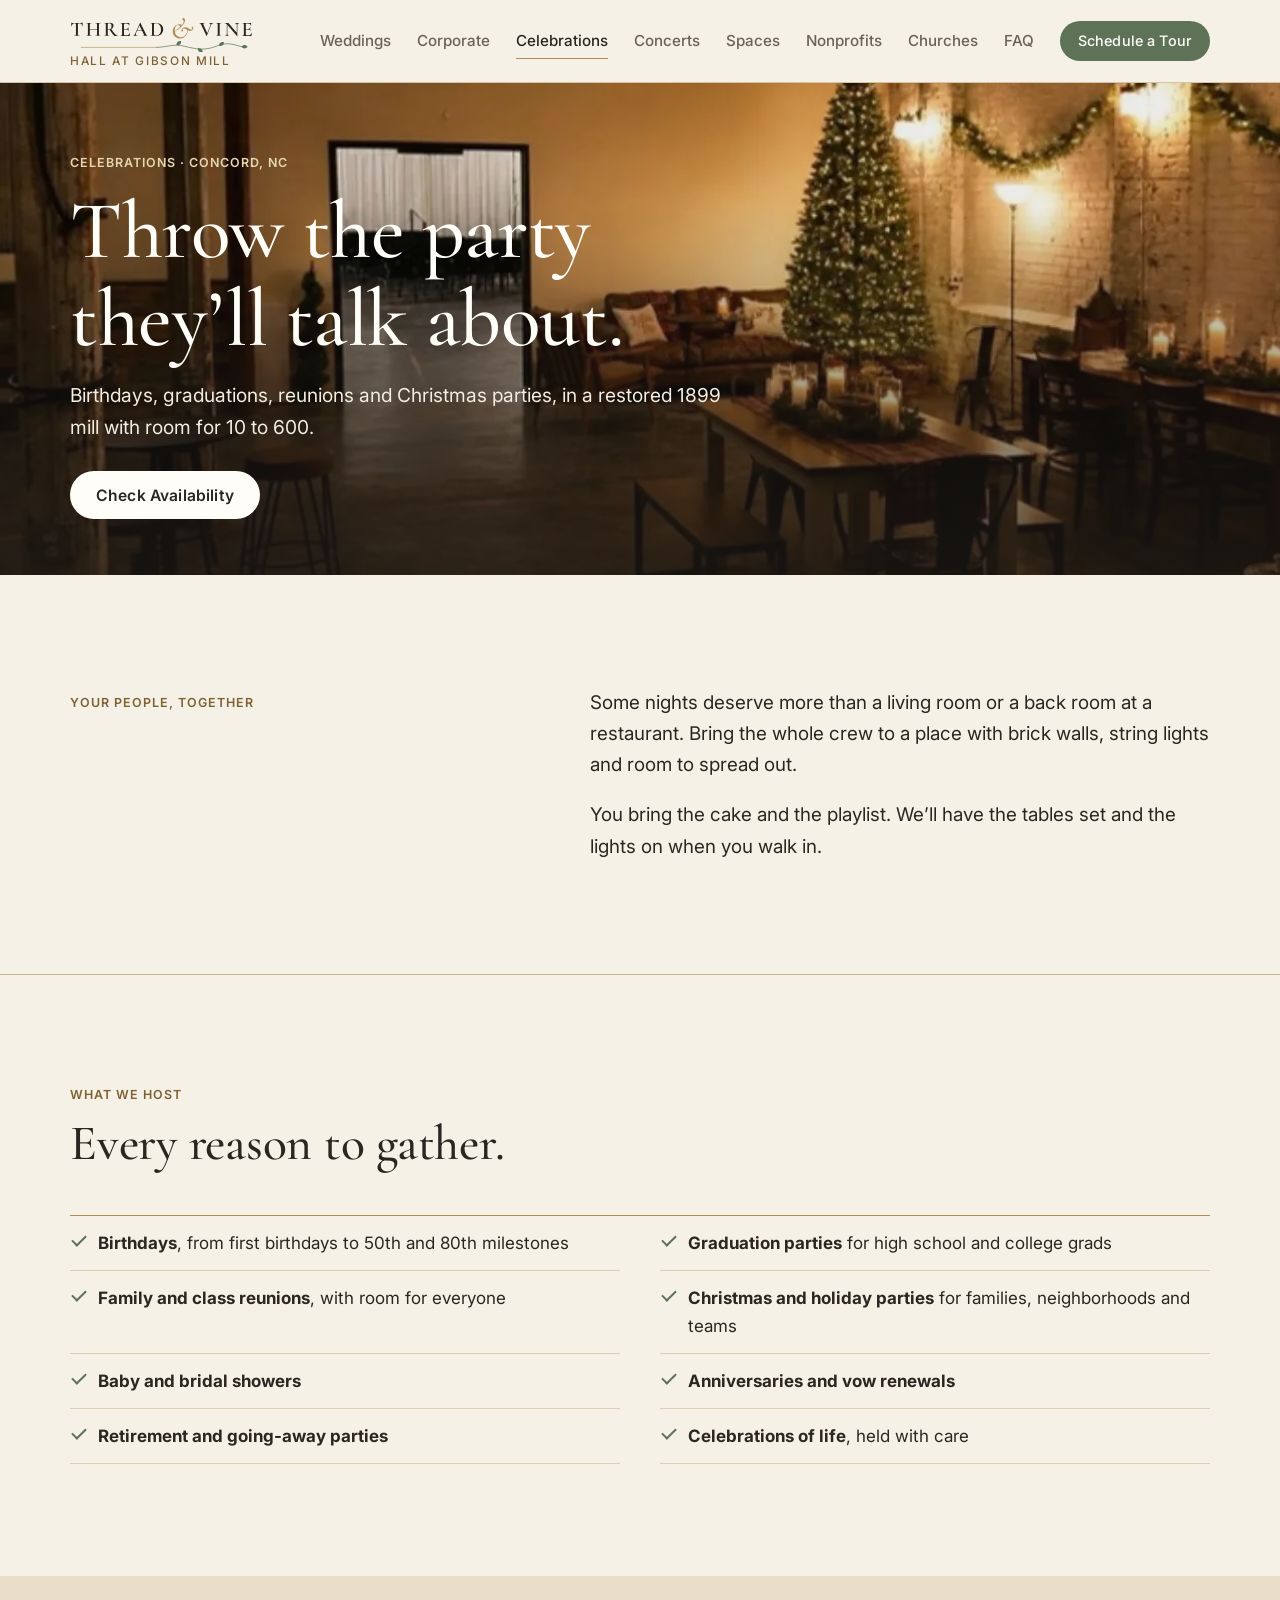
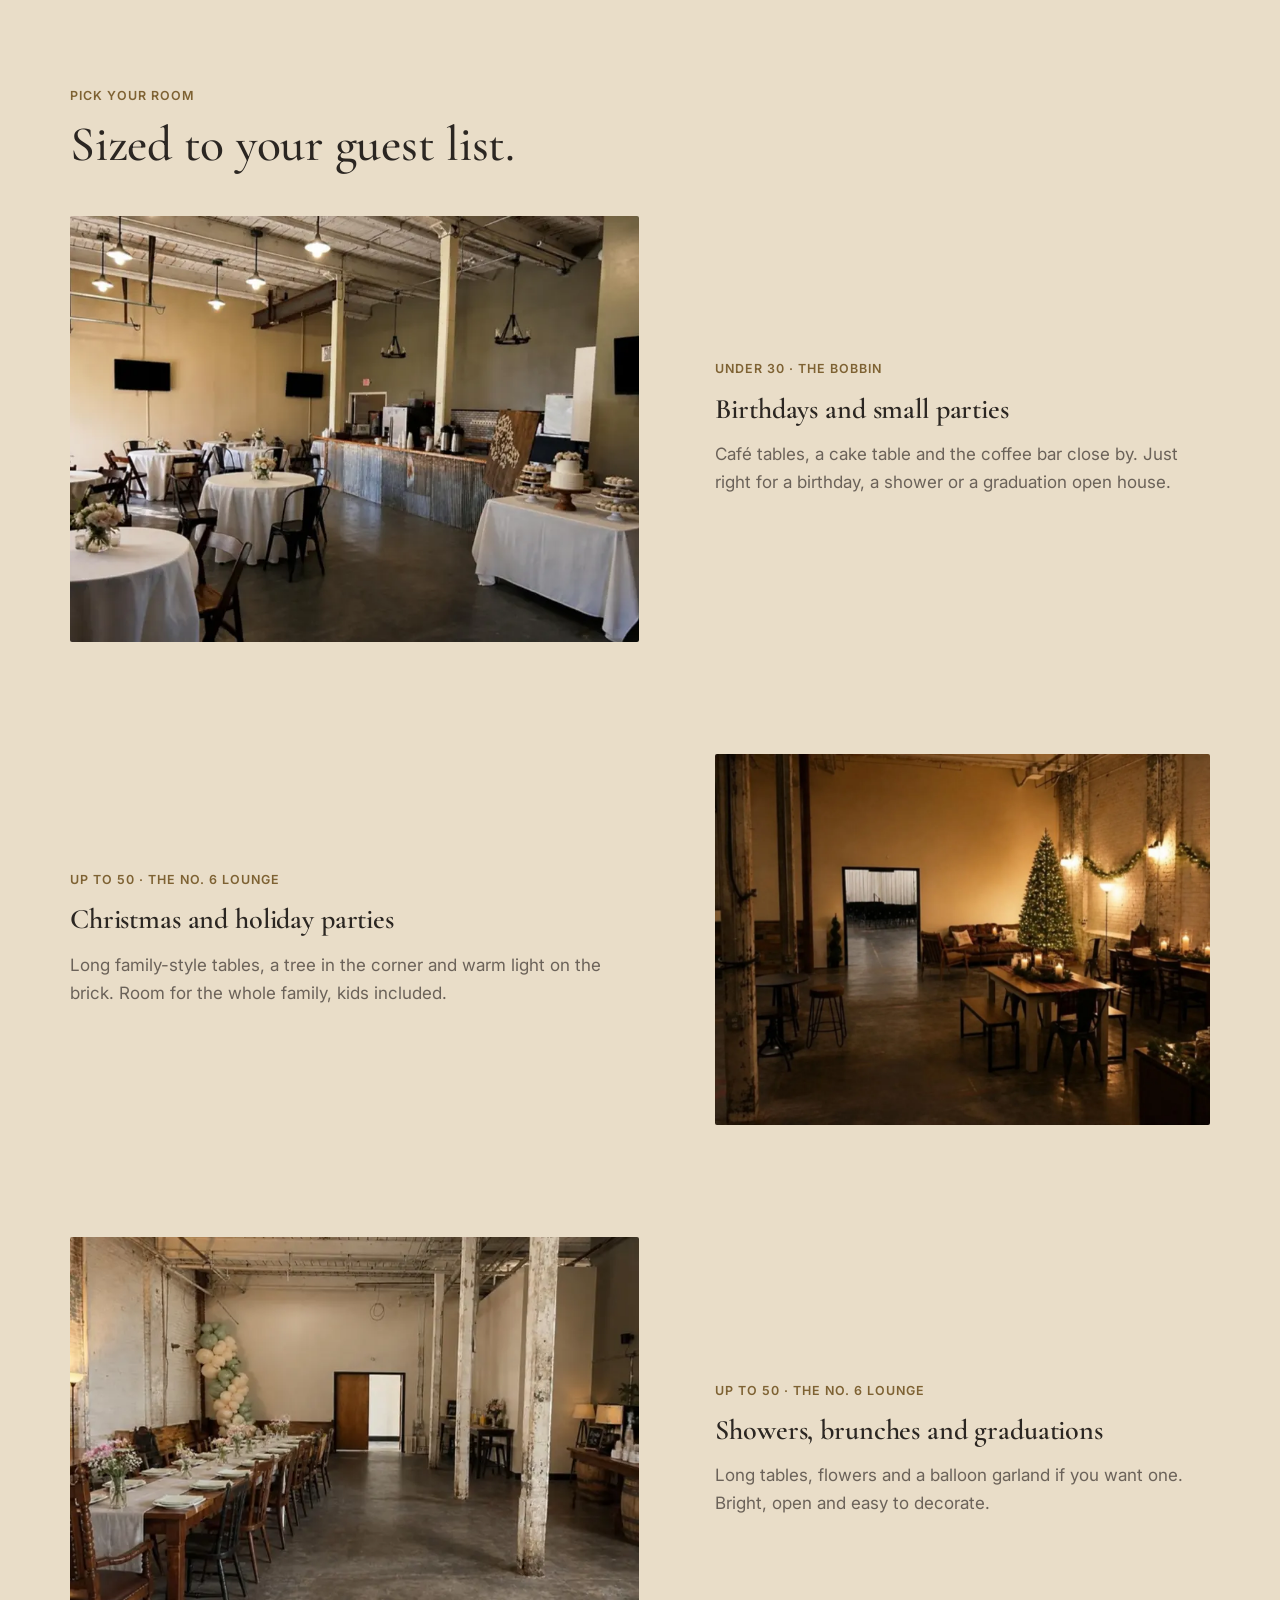
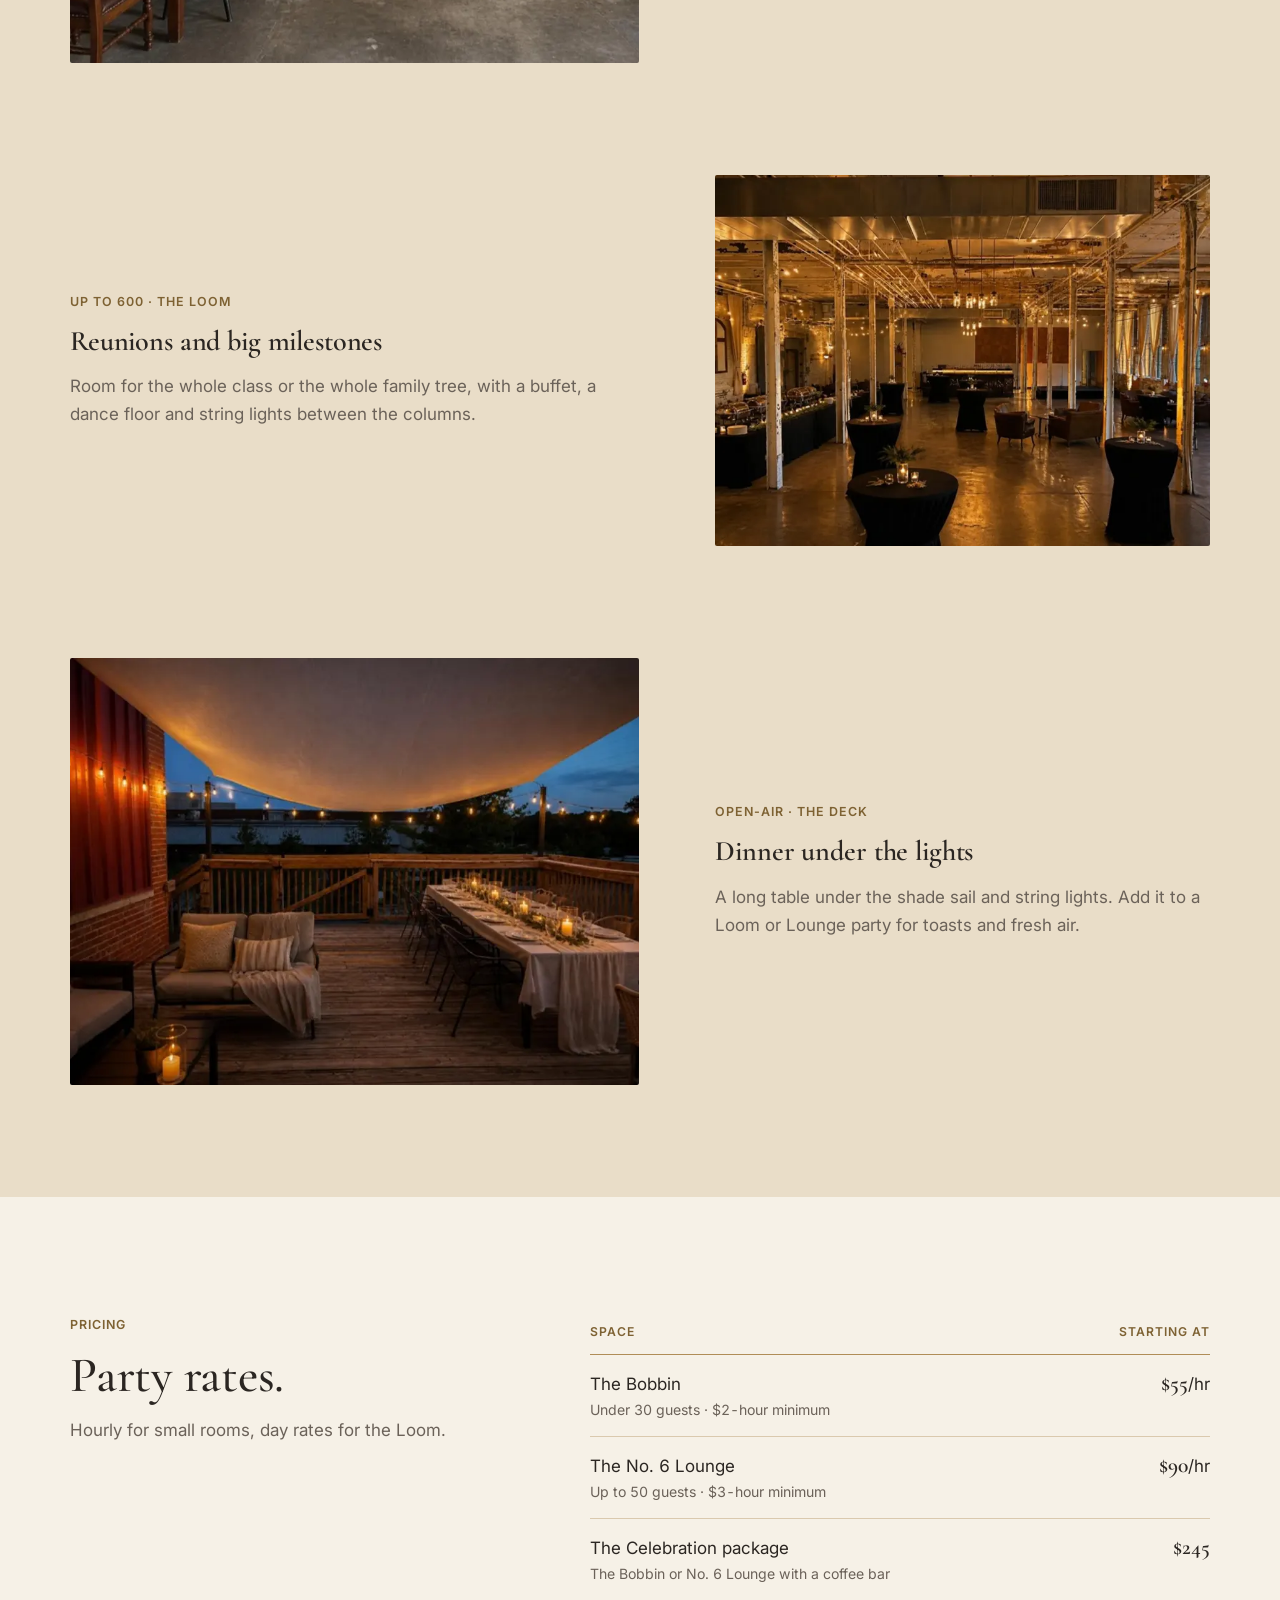
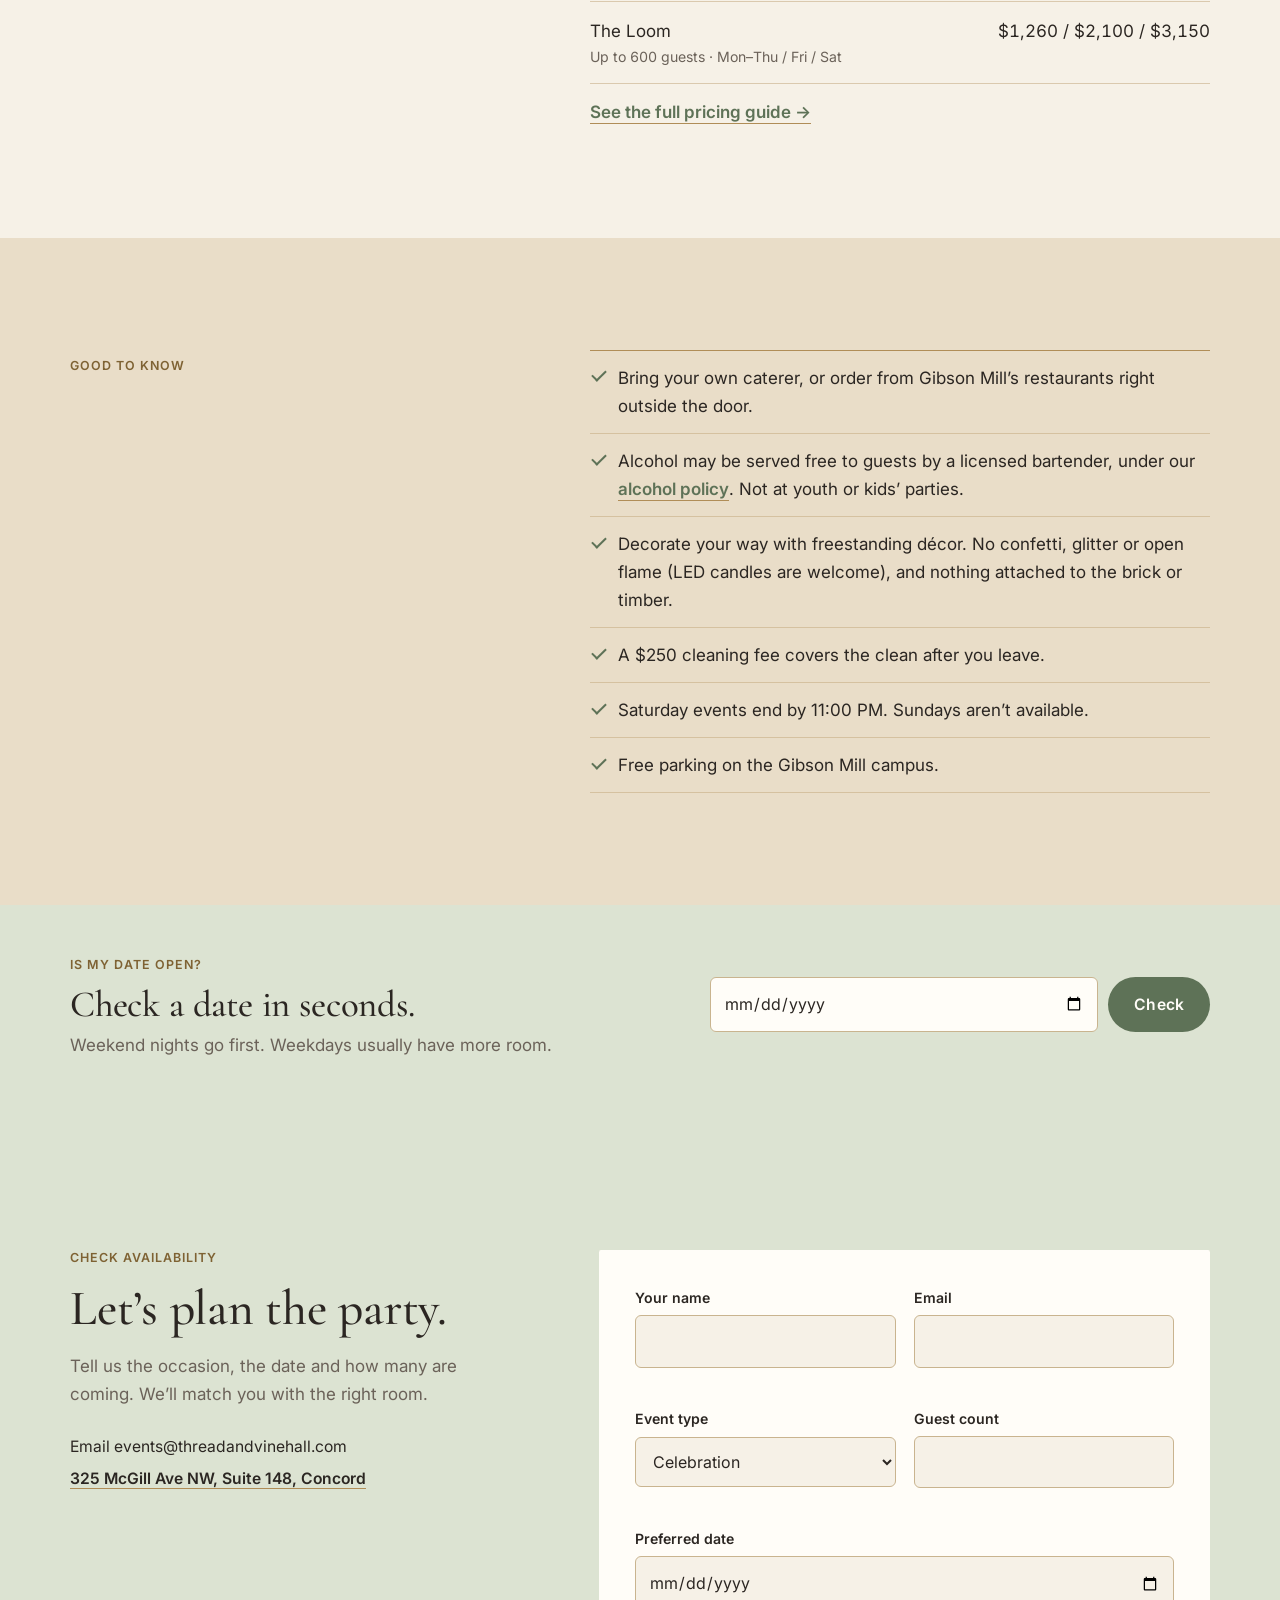
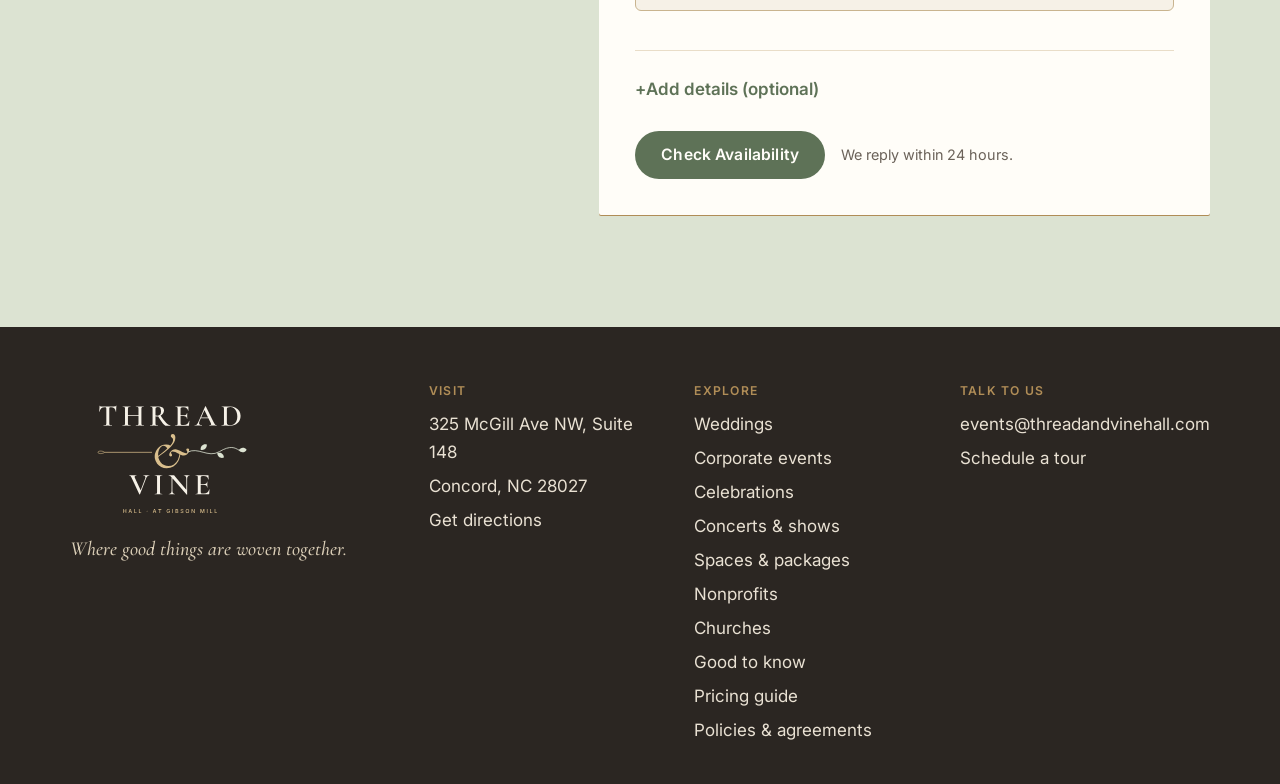
==== commit 0eecc62c: "Site answers: host, capacities, hours, discounts, add-ons, building details; remove placeholders" ====
--- a/celebrations.html
+++ b/celebrations.html
@@ -115,7 +115,7 @@
     <p>Tell us the occasion, the date and how many are coming. We’ll match you with the right room.</p>
     
     <div class="contact-lines">
-      <span>Call or text <a data-tel><span data-r="contact.phone">[phone]</span></a></span>
+      <span>Call or text <a data-tel><span data-r="contact.phone"></span></a></span>
       <span>Email <span data-r="contact.email">[email]</span></span>
       <span><a data-maps href="#" target="_blank" rel="noopener">325 McGill Ave NW, Suite 148, Concord</a></span>
     </div>
@@ -127,7 +127,7 @@
   <div><a class="mark logo-foot" href="./"><img src="brand/thread-vine-primary-reversed.svg" alt="Thread &amp; Vine Hall at Gibson Mill" width="600" height="420"></a><p class="tag">Where good things are woven together.</p></div>
   <div><h4>Visit</h4><ul><li>325 McGill Ave NW, Suite 148</li><li>Concord, NC 28027</li><li><a data-maps href="#" target="_blank" rel="noopener">Get directions</a></li></ul></div>
   <div><h4>Explore</h4><ul><li><a href="weddings.html">Weddings</a></li><li><a href="corporate.html">Corporate events</a></li><li><a href="celebrations.html">Celebrations</a></li><li><a href="concerts.html">Concerts &amp; shows</a></li><li><a href="spaces.html">Spaces &amp; packages</a></li><li><a href="nonprofits.html">Nonprofits</a></li><li><a href="churches.html">Churches</a></li><li><a href="faq.html">Good to know</a></li><li><a href="pricing.html">Pricing guide</a></li><li><a href="policies.html">Policies &amp; agreements</a></li></ul></div>
-  <div><h4>Talk to us</h4><ul><li><a data-tel><span data-r="contact.phone">[phone]</span></a></li><li><span data-r="contact.email">[email]</span></li><li><a href="plan.html" data-tour>Schedule a tour</a></li><li><a href="#" target="_blank" rel="noopener"><span class="ph">[Instagram]</span></a></li></ul></div>
+  <div><h4>Talk to us</h4><ul><li><a data-tel><span data-r="contact.phone"></span></a></li><li><span data-r="contact.email">[email]</span></li><li><a href="plan.html" data-tour>Schedule a tour</a></li></ul></div>
 </div></footer>
 <div class="mcta"><a class="btn" href="plan.html" data-tour>Schedule a Tour</a><a class="btn line" data-tel aria-label="Call">Call</a></div>
 <script src="rates.js"></script>
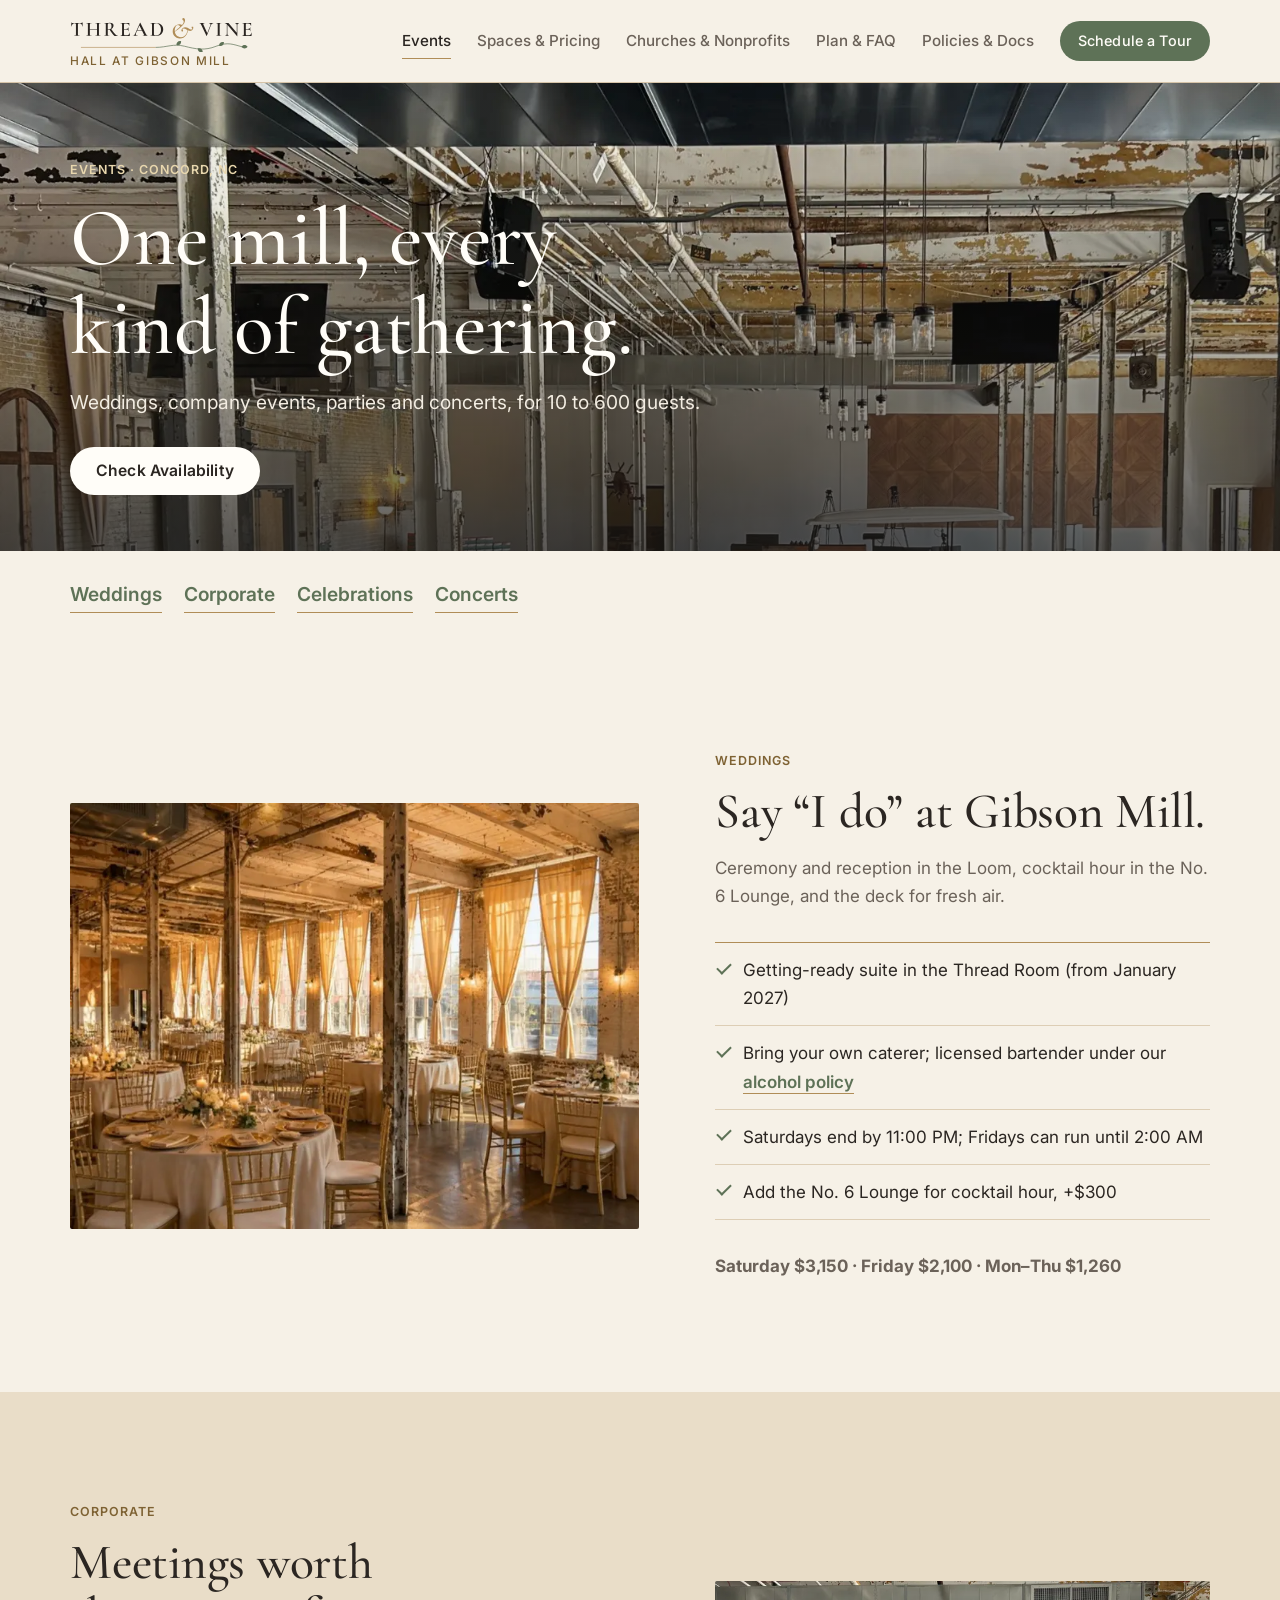
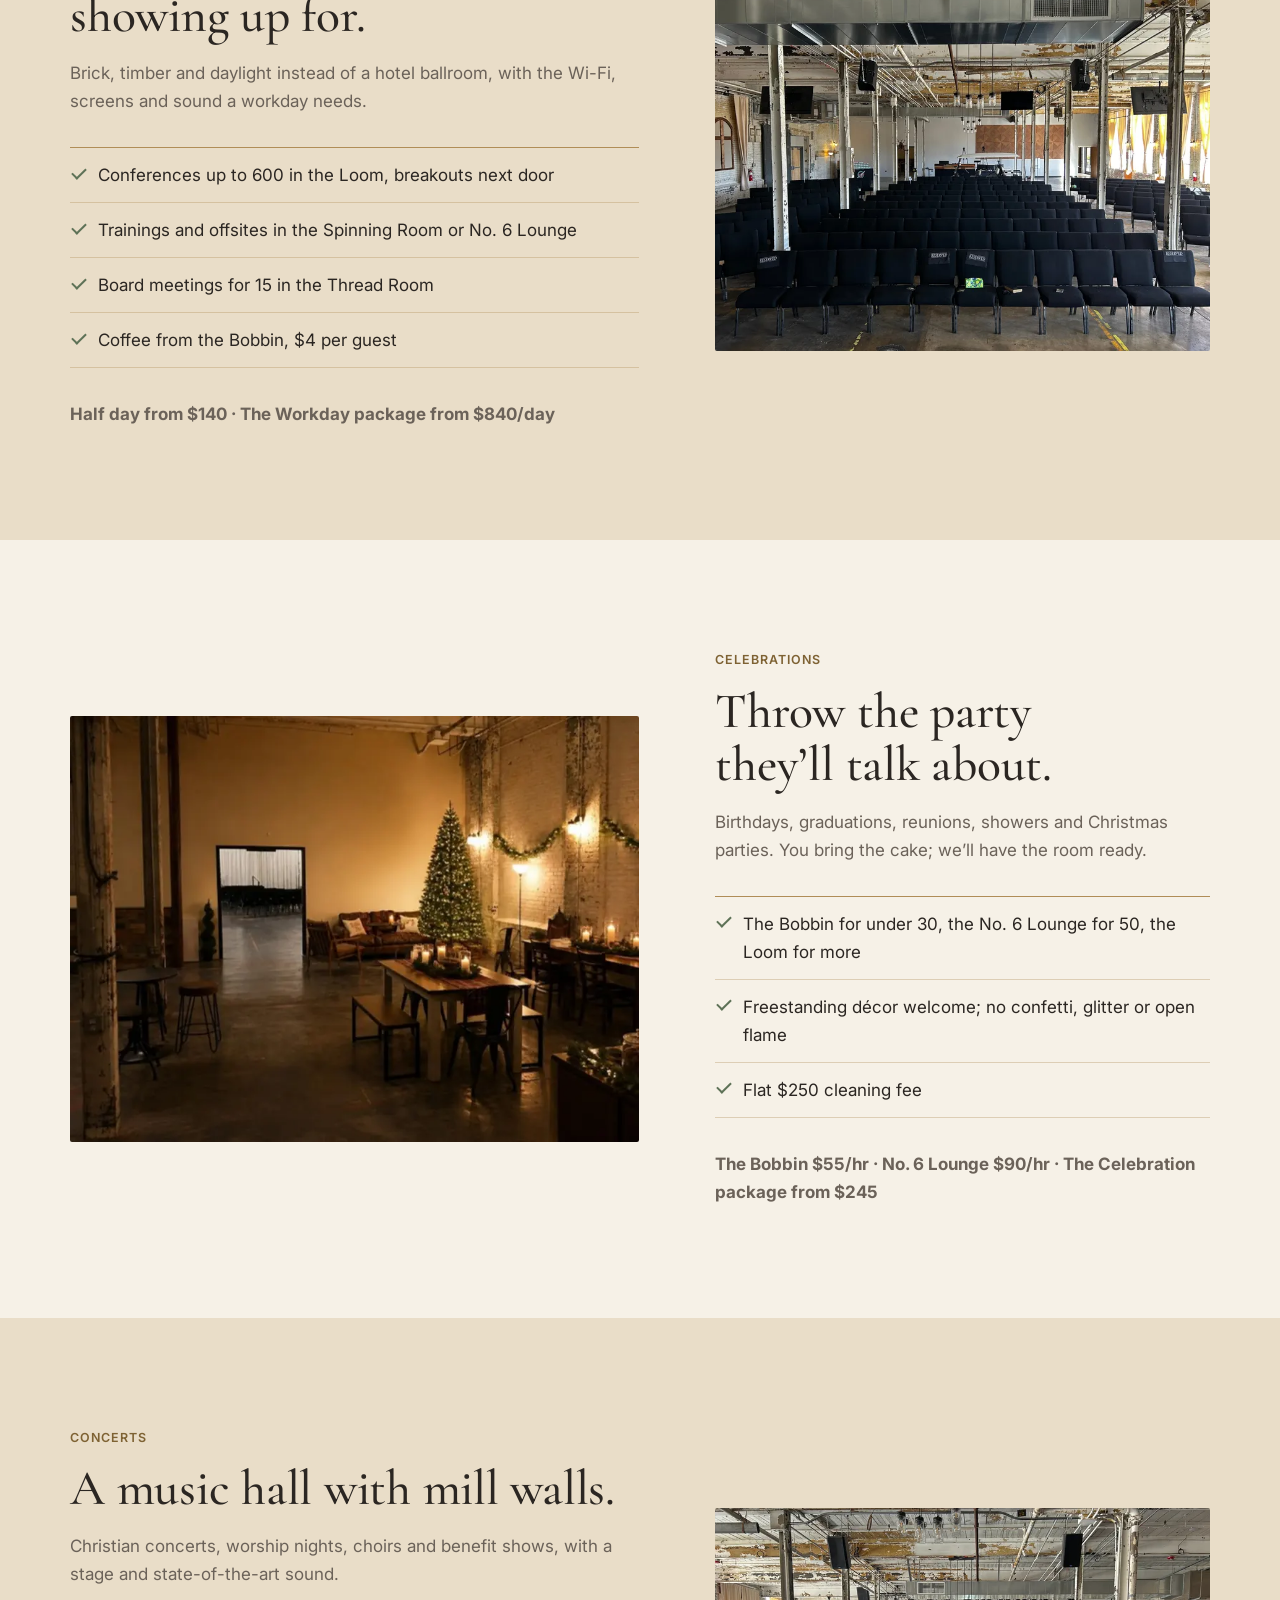
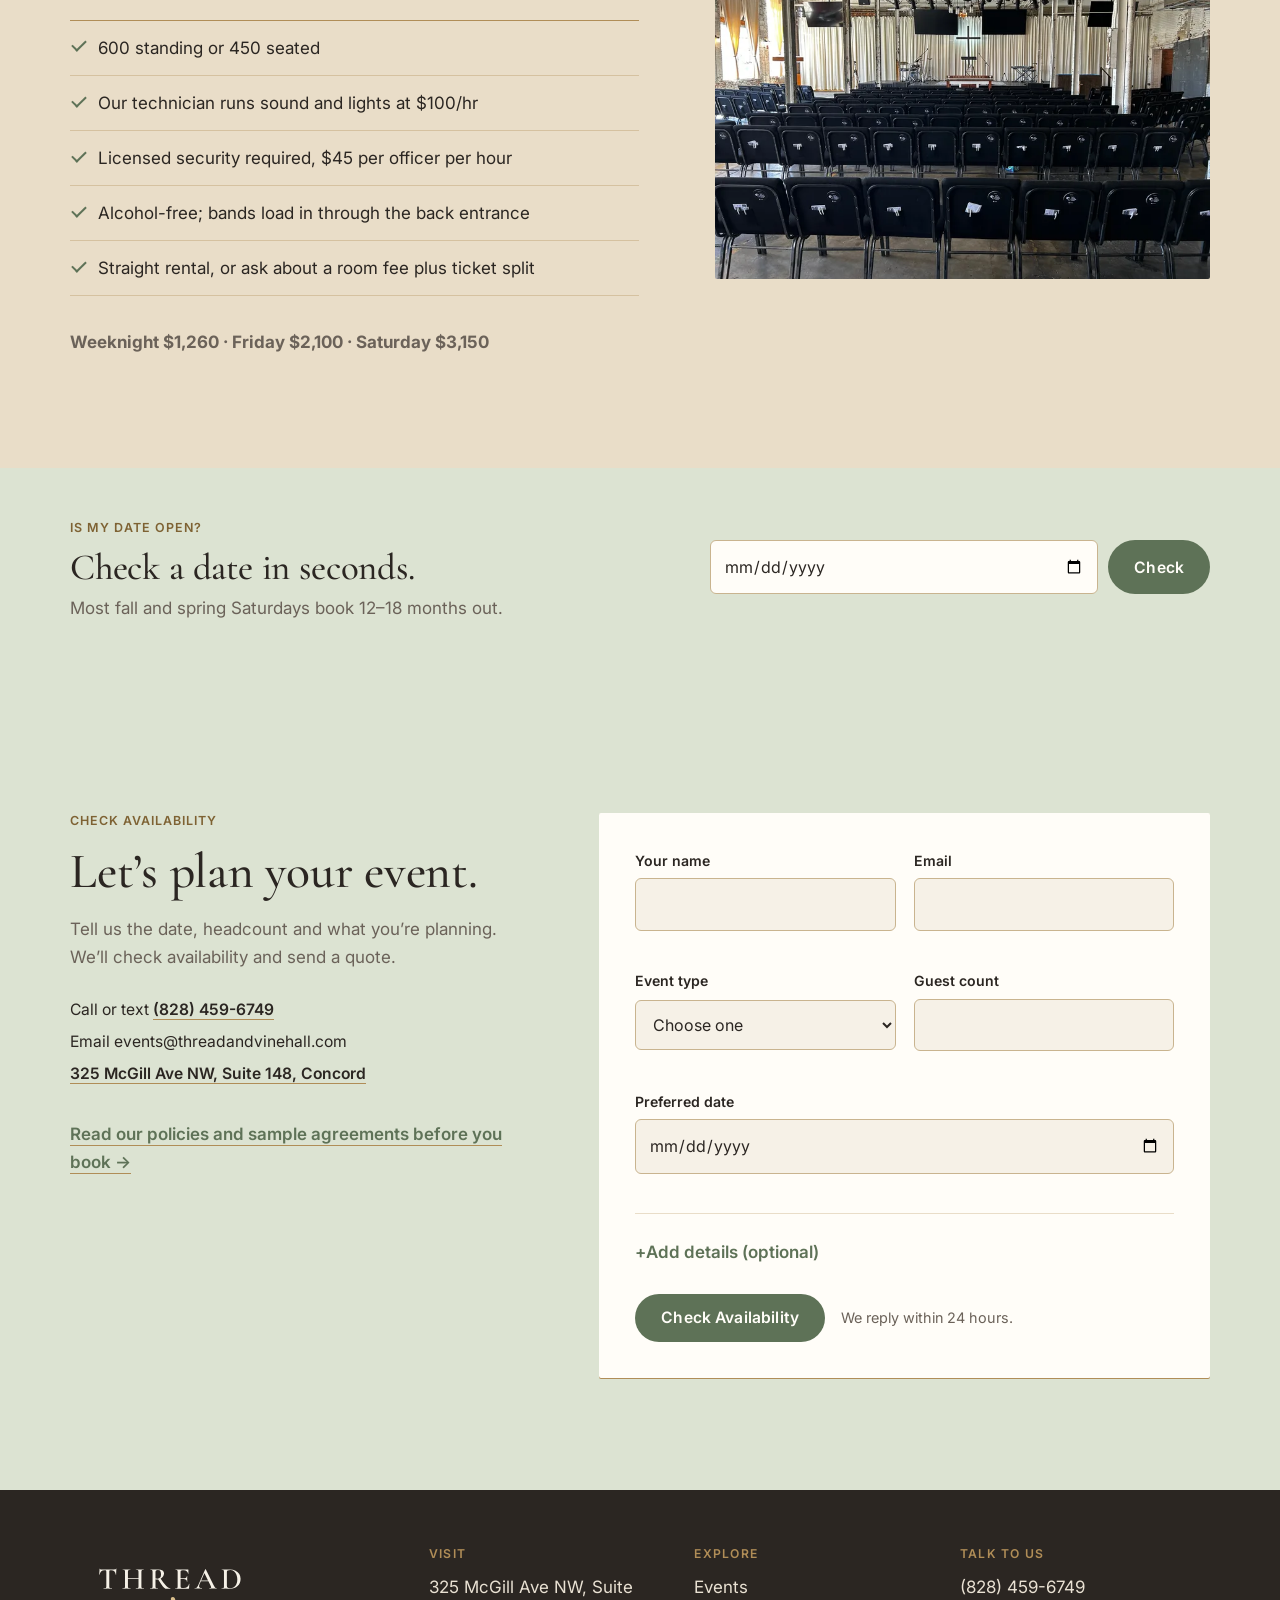
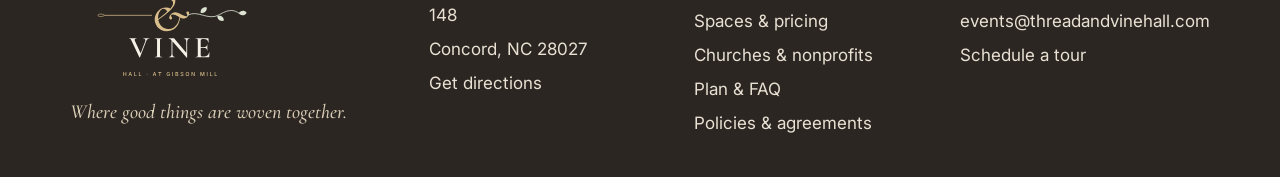
==== commit 7315f131: "Simplify site: 6 pages, shorter copy, Policies & Docs in nav, remove host section Co-Authored-By: Cl" ====
--- a/celebrations.html
+++ b/celebrations.html
@@ -1,136 +1,6 @@
 <!doctype html>
-<html lang="en">
-<head>
-<meta charset="utf-8">
-<meta name="viewport" content="width=device-width, initial-scale=1, viewport-fit=cover">
-<title>Party Venue in Concord, NC | Thread &amp; Vine Hall at Gibson Mill</title>
-<meta name="description" content="Birthday, graduation, reunion, shower and Christmas party venue in a restored 1899 mill in Concord, NC. Rooms for 10 to 600 guests.">
-<meta name="claude:viewport-fit-sides" content="cover">
-<link rel="canonical" href="https://threadandvinehall.com/celebrations.html">
-<meta name="theme-color" content="#4A5C45">
-<meta property="og:type" content="website">
-<meta property="og:site_name" content="Thread &amp; Vine Hall at Gibson Mill">
-<meta property="og:url" content="https://threadandvinehall.com/celebrations.html">
-<meta property="og:title" content="Party Venue in Concord, NC | Thread &amp; Vine Hall at Gibson Mill">
-<meta property="og:description" content="Birthday, graduation, reunion, shower and Christmas party venue in a restored 1899 mill in Concord, NC. Rooms for 10 to 600 guests.">
-<meta property="og:image" content="https://threadandvinehall.com/img/og-image.jpg">
-<meta property="og:image:width" content="1200">
-<meta property="og:image:height" content="630">
-<meta property="og:image:alt" content="The Loom at Thread &amp; Vine Hall set for a wedding reception beneath gold-curtained mill windows">
-<meta name="twitter:card" content="summary_large_image">
-<link rel="preconnect" href="https://fonts.googleapis.com">
-<link rel="preconnect" href="https://fonts.gstatic.com" crossorigin>
-<link rel="stylesheet" href="https://fonts.googleapis.com/css2?family=Cormorant+Garamond:ital,wght@0,500;0,600;1,500&family=Inter:wght@400;500;600&display=swap">
-<link rel="stylesheet" href="styles.css">
-<link rel="icon" href="brand/thread-vine-icon.svg" type="image/svg+xml">
-<link rel="apple-touch-icon" href="brand/apple-touch-icon.png">
-<!-- Analytics: paste the Plausible or GA4 snippet here. Tour clicks and inquiries are already tracked as events. -->
-
-</head>
-<body>
-<a class="skip" href="#main">Skip to content</a>
-<div class="draft"><div class="wrap"><span><strong>Draft site.</strong> Highlighted items are placeholders to confirm before launch.</span><button type="button" id="hidePh">Hide highlights</button></div></div>
-<header class="site-head"><div class="wrap">
-  <a class="mark logo" href="./"><img src="brand/thread-vine-header.svg" alt="Thread &amp; Vine Hall at Gibson Mill, home" width="636" height="132"><small>Hall at Gibson Mill</small></a>
-  <nav class="nav" aria-label="Main"><a href="weddings.html">Weddings</a><a href="corporate.html">Corporate</a><a href="celebrations.html" aria-current="page">Celebrations</a><a href="concerts.html">Concerts</a><a href="spaces.html">Spaces</a><a href="nonprofits.html">Nonprofits</a><a href="churches.html">Churches</a><a href="faq.html">FAQ</a><a class="btn sm" href="plan.html" data-tour>Schedule a Tour</a></nav>
-  <details class="menu"><summary aria-label="Menu">Menu</summary><nav class="panel" aria-label="Mobile"><a href="weddings.html">Weddings</a><a href="corporate.html">Corporate</a><a href="celebrations.html">Celebrations</a><a href="concerts.html">Concerts</a><a href="spaces.html">Spaces</a><a href="nonprofits.html">Nonprofits</a><a href="churches.html">Churches</a><a href="faq.html">FAQ</a><a href="pricing.html">Pricing</a><a href="policies.html">Policies &amp; agreements</a><a href="plan.html">Plan Your Event</a></nav></details>
-</div></header>
-<main id="main">
-<section class="hero short" style="padding:0">
-  <img src="img/s-lounge-christmas.webp" srcset="img/s-lounge-christmas-800.webp 800w, img/s-lounge-christmas.webp 1600w" sizes="100vw" alt="The No. 6 Lounge set for a family Christmas party with a lit tree, garland and long tables" width="1600" height="1200">
-  <div class="wrap"><span class="label">Celebrations · Concord, NC</span><h1>Throw the party they’ll talk about.</h1><p class="sub">Birthdays, graduations, reunions and Christmas parties, in a restored 1899 mill with room for 10 to 600.</p><div class="ctas"><a class="btn light" href="#inquire">Check Availability</a></div></div>
-</section>
-<section><div class="wrap intro">
-  <div><span class="label">Your people, together</span></div>
-  <div class="prose" style="font-size:1.18rem"><p>Some nights deserve more than a living room or a back room at a restaurant. Bring the whole crew to a place with brick walls, string lights and room to spread out.</p>
-  <p>You bring the cake and the playlist. We’ll have the tables set and the lights on when you walk in.</p></div>
-</div></section>
-<hr class="rule">
-<section><div class="wrap">
-  <div class="head"><span class="label">What we host</span><h2>Every reason to gather.</h2></div>
-  <ul class="ticks">
-    <li><b>Birthdays</b>, from first birthdays to 50th and 80th milestones</li>
-    <li><b>Graduation parties</b> for high school and college grads</li>
-    <li><b>Family and class reunions</b>, with room for everyone</li>
-    <li><b>Christmas and holiday parties</b> for families, neighborhoods and teams</li>
-    <li><b>Baby and bridal showers</b></li>
-    <li><b>Anniversaries and vow renewals</b></li>
-    <li><b>Retirement and going-away parties</b></li>
-    <li><b>Celebrations of life</b>, held with care</li>
-  </ul>
-</div></section>
-<section class="tan"><div class="wrap">
-  <div class="head"><span class="label">Pick your room</span><h2>Sized to your guest list.</h2></div>
-  <div class="feature">
-    <div class="media"><img src="img/s-bobbin-birthday.webp" srcset="img/s-bobbin-birthday-800.webp 800w, img/s-bobbin-birthday.webp 1600w" sizes="(max-width: 820px) 100vw, 55vw" alt="The Bobbin set for a birthday party with linen tables, flowers and a cake table" width="1600" height="1200" loading="lazy" decoding="async"></div>
-    <div class="body"><span class="label">Under 30 · The Bobbin</span><h3>Birthdays and small parties</h3><p>Café tables, a cake table and the coffee bar close by. Just right for a birthday, a shower or a graduation open house.</p></div>
-  </div>
-  <div class="feature flip">
-    <div class="media"><img src="img/s-lounge-christmas.webp" srcset="img/s-lounge-christmas-800.webp 800w, img/s-lounge-christmas.webp 1600w" sizes="(max-width: 820px) 100vw, 55vw" alt="The No. 6 Lounge set for a Christmas party with a decorated tree and family-style tables" width="1600" height="1200" loading="lazy" decoding="async"></div>
-    <div class="body"><span class="label">Up to 50 · The No. 6 Lounge</span><h3>Christmas and holiday parties</h3><p>Long family-style tables, a tree in the corner and warm light on the brick. Room for the whole family, kids included.</p></div>
-  </div>
-  <div class="feature">
-    <div class="media"><img src="img/s-lounge-shower.webp" srcset="img/s-lounge-shower-800.webp 800w, img/s-lounge-shower.webp 1600w" sizes="(max-width: 820px) 100vw, 55vw" alt="The No. 6 Lounge set for a shower brunch with long tables, flowers and a balloon garland" width="1600" height="1200" loading="lazy" decoding="async"></div>
-    <div class="body"><span class="label">Up to 50 · The No. 6 Lounge</span><h3>Showers, brunches and graduations</h3><p>Long tables, flowers and a balloon garland if you want one. Bright, open and easy to decorate.</p></div>
-  </div>
-  <div class="feature flip">
-    <div class="media"><img src="img/s-loom-holiday.webp" srcset="img/s-loom-holiday-800.webp 800w, img/s-loom-holiday.webp 1600w" sizes="(max-width: 820px) 100vw, 55vw" alt="The Loom set for an evening party with cocktail tables, a buffet and string lights" width="1600" height="1200" loading="lazy" decoding="async"></div>
-    <div class="body"><span class="label">Up to 600 · The Loom</span><h3>Reunions and big milestones</h3><p>Room for the whole class or the whole family tree, with a buffet, a dance floor and string lights between the columns.</p></div>
-  </div>
-  <div class="feature">
-    <div class="media"><img src="img/s-deck-dusk.webp" srcset="img/s-deck-dusk-800.webp 800w, img/s-deck-dusk.webp 1600w" sizes="(max-width: 820px) 100vw, 55vw" alt="The deck at dusk with a long candlelit table under string lights" width="1600" height="1200" loading="lazy" decoding="async"></div>
-    <div class="body"><span class="label">Open-air · The Deck</span><h3>Dinner under the lights</h3><p>A long table under the shade sail and string lights. Add it to a Loom or Lounge party for toasts and fresh air.</p></div>
-  </div>
-</div></section>
-<section><div class="wrap intro">
-  <div><span class="label">Pricing</span><h2 style="margin-top:12px">Party rates.</h2><p class="muted" style="margin-top:14px">Hourly for small rooms, day rates for the Loom.</p></div>
-  <div><div class="tbl"><table>
-    <thead><tr><th>Space</th><th class="num">Starting at</th></tr></thead>
-    <tbody>
-      <tr><td>The Bobbin<small>Under 30 guests · <span data-r="bobbin.minHours">[—]</span>-hour minimum</small></td><td class="num"><strong><span data-r="bobbin.hourly">[—]</span></strong>/hr</td></tr>
-      <tr><td>The No. 6 Lounge<small>Up to 50 guests · <span data-r="lounge.minHours">[—]</span>-hour minimum</small></td><td class="num"><strong><span data-r="lounge.hourly">[—]</span></strong>/hr</td></tr>
-      <tr><td>The Celebration package<small>The Bobbin or No. 6 Lounge with a coffee bar</small></td><td class="num"><strong><span data-r="packages.celebration">[—]</span></strong></td></tr>
-      <tr><td>The Loom<small>Up to 600 guests · Mon–Thu / Fri / Sat</small></td><td class="num"><span data-r="loom.weekday">[—]</span> / <span data-r="loom.friday">[—]</span> / <span data-r="loom.saturday">[—]</span></td></tr>
-    </tbody></table></div><p style="margin-top:14px"><a class="textlink" href="pricing.html">See the full pricing guide →</a></p></div>
-</div></section>
-<section class="tan"><div class="wrap intro">
-  <div><span class="label">Good to know</span></div>
-  <ul class="ticks one">
-    <li>Bring your own caterer, or order from Gibson Mill’s restaurants right outside the door.</li>
-    <li>Alcohol may be served free to guests by a licensed bartender, under our <a class="textlink" href="docs/Thread-and-Vine-Hall-Alcohol-Policy.pdf" target="_blank" rel="noopener">alcohol policy</a>. Not at youth or kids’ parties.</li>
-    <li>Decorate your way with freestanding décor. No confetti, glitter or open flame (LED candles are welcome), and nothing attached to the brick or timber.</li>
-    <li>A <span data-r="addons.cleaning">[—]</span> cleaning fee covers the clean after you leave.</li>
-    <li>Saturday events end by <span data-r="times.saturdayEnd">[—]</span>. Sundays aren’t available.</li>
-    <li>Free parking on the Gibson Mill campus.</li>
-  </ul>
-</div></section>
-<section class="sage" style="padding-block:44px"><div class="wrap datecheck" data-datecheck>
-  <div><span class="label">Is my date open?</span><h2 style="font-size:clamp(1.7rem,3vw,2.3rem);margin-top:8px">Check a date in seconds.</h2><p class="muted" style="margin-top:6px">Weekend nights go first. Weekdays usually have more room.</p></div>
-  <div class="dc-form"><label for="dc-date" class="sr">Pick a date</label><input type="date" id="dc-date"><button class="btn" type="button" data-dc-go>Check</button></div>
-  <p class="dc-result" aria-live="polite"></p>
-</div></section><section class="cta" id="inquire"><div class="wrap cta-grid">
-  <div class="aside">
-    <span class="label">Check Availability</span>
-    <h2>Let’s plan the party.</h2>
-    <p>Tell us the occasion, the date and how many are coming. We’ll match you with the right room.</p>
-    
-    <div class="contact-lines">
-      <span>Call or text <a data-tel><span data-r="contact.phone"></span></a></span>
-      <span>Email <span data-r="contact.email">[email]</span></span>
-      <span><a data-maps href="#" target="_blank" rel="noopener">325 McGill Ave NW, Suite 148, Concord</a></span>
-    </div>
-  </div>
-  <div data-inquiry="Celebration"><noscript><p>Email us at the address on this page to check availability.</p></noscript></div>
-</div></section>
-</main>
-<footer class="site-foot"><div class="wrap">
-  <div><a class="mark logo-foot" href="./"><img src="brand/thread-vine-primary-reversed.svg" alt="Thread &amp; Vine Hall at Gibson Mill" width="600" height="420"></a><p class="tag">Where good things are woven together.</p></div>
-  <div><h4>Visit</h4><ul><li>325 McGill Ave NW, Suite 148</li><li>Concord, NC 28027</li><li><a data-maps href="#" target="_blank" rel="noopener">Get directions</a></li></ul></div>
-  <div><h4>Explore</h4><ul><li><a href="weddings.html">Weddings</a></li><li><a href="corporate.html">Corporate events</a></li><li><a href="celebrations.html">Celebrations</a></li><li><a href="concerts.html">Concerts &amp; shows</a></li><li><a href="spaces.html">Spaces &amp; packages</a></li><li><a href="nonprofits.html">Nonprofits</a></li><li><a href="churches.html">Churches</a></li><li><a href="faq.html">Good to know</a></li><li><a href="pricing.html">Pricing guide</a></li><li><a href="policies.html">Policies &amp; agreements</a></li></ul></div>
-  <div><h4>Talk to us</h4><ul><li><a data-tel><span data-r="contact.phone"></span></a></li><li><span data-r="contact.email">[email]</span></li><li><a href="plan.html" data-tour>Schedule a tour</a></li></ul></div>
-</div></footer>
-<div class="mcta"><a class="btn" href="plan.html" data-tour>Schedule a Tour</a><a class="btn line" data-tel aria-label="Call">Call</a></div>
-<script src="rates.js"></script>
-<script src="site.js"></script>
-</body>
-</html>
+<html lang="en"><head><meta charset="utf-8"><title>Moved | Thread &amp; Vine Hall</title>
+<meta name="robots" content="noindex"><link rel="canonical" href="https://threadandvinehall.com/events.html">
+<meta http-equiv="refresh" content="0; url=events.html#celebrations">
+<script>location.replace("events.html#celebrations")</script></head>
+<body><p>This page moved. <a href="events.html#celebrations">Continue to Thread &amp; Vine Hall →</a></p></body></html>
